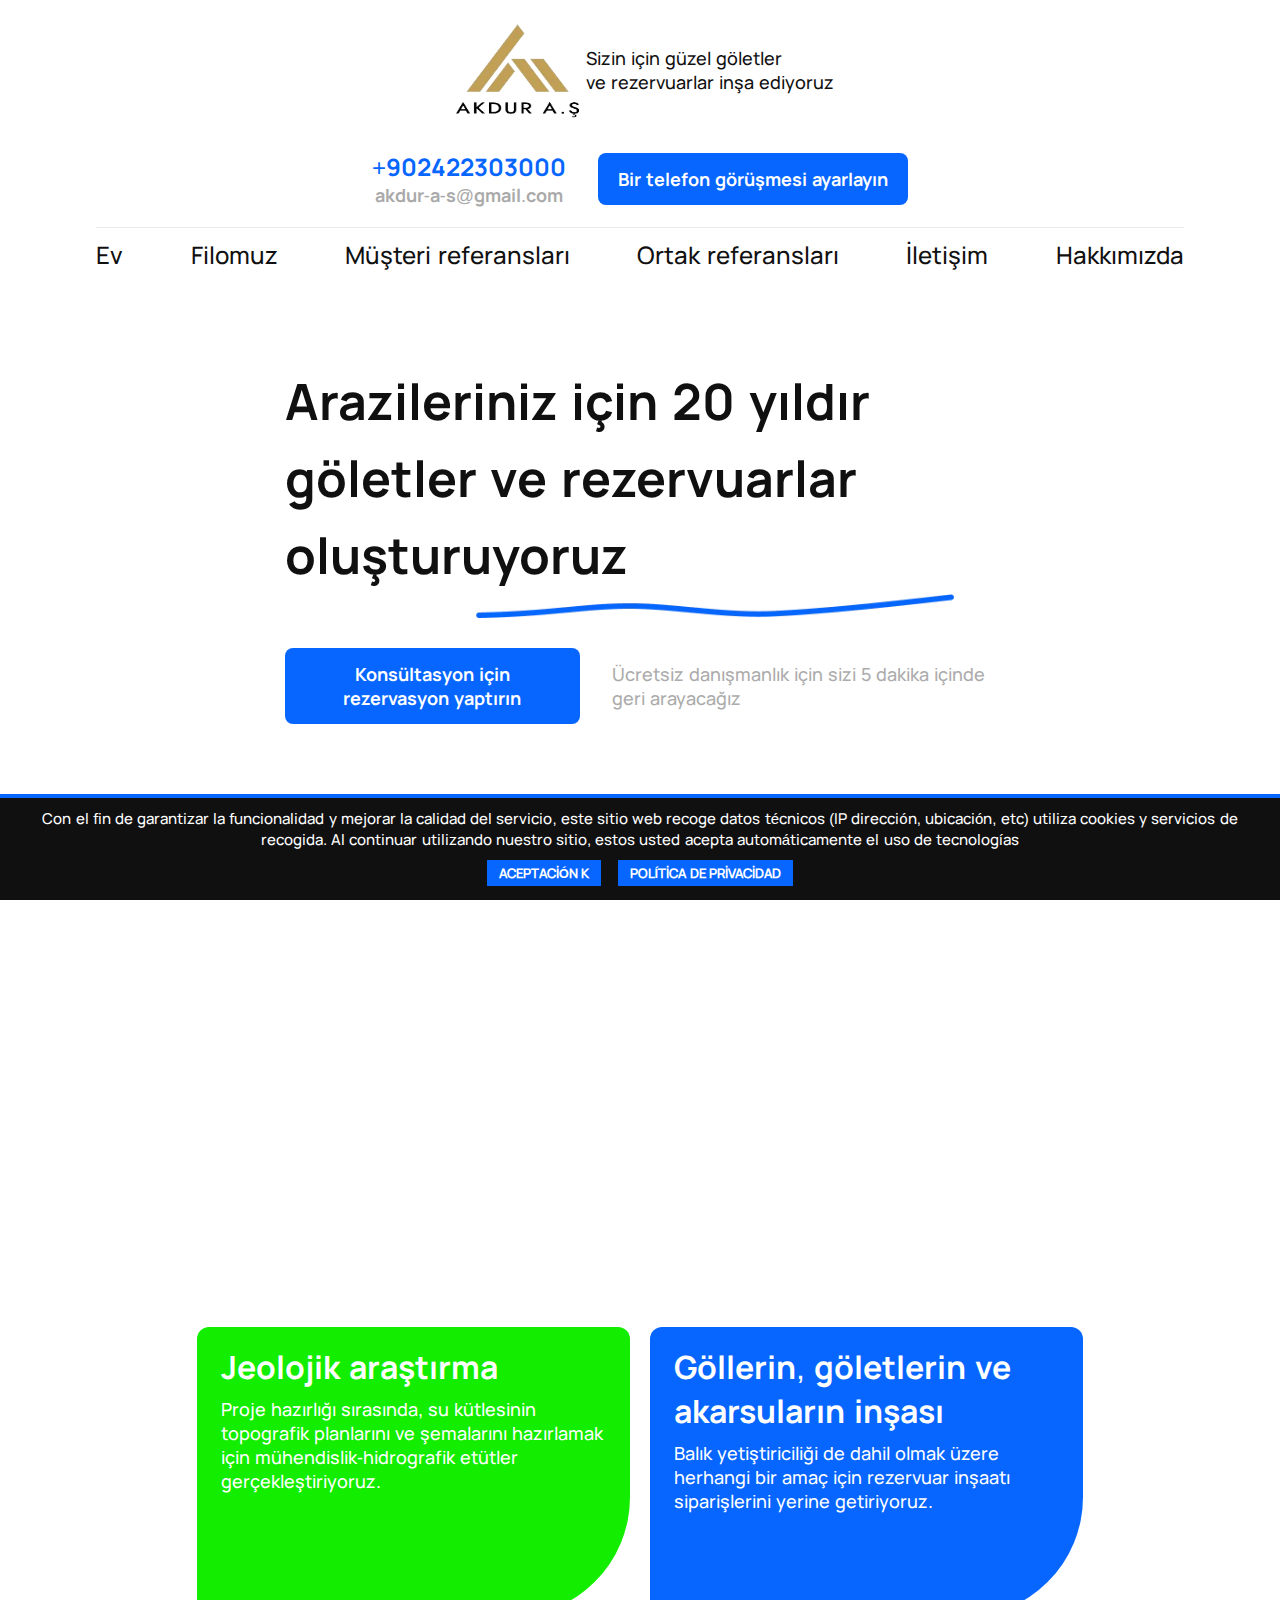
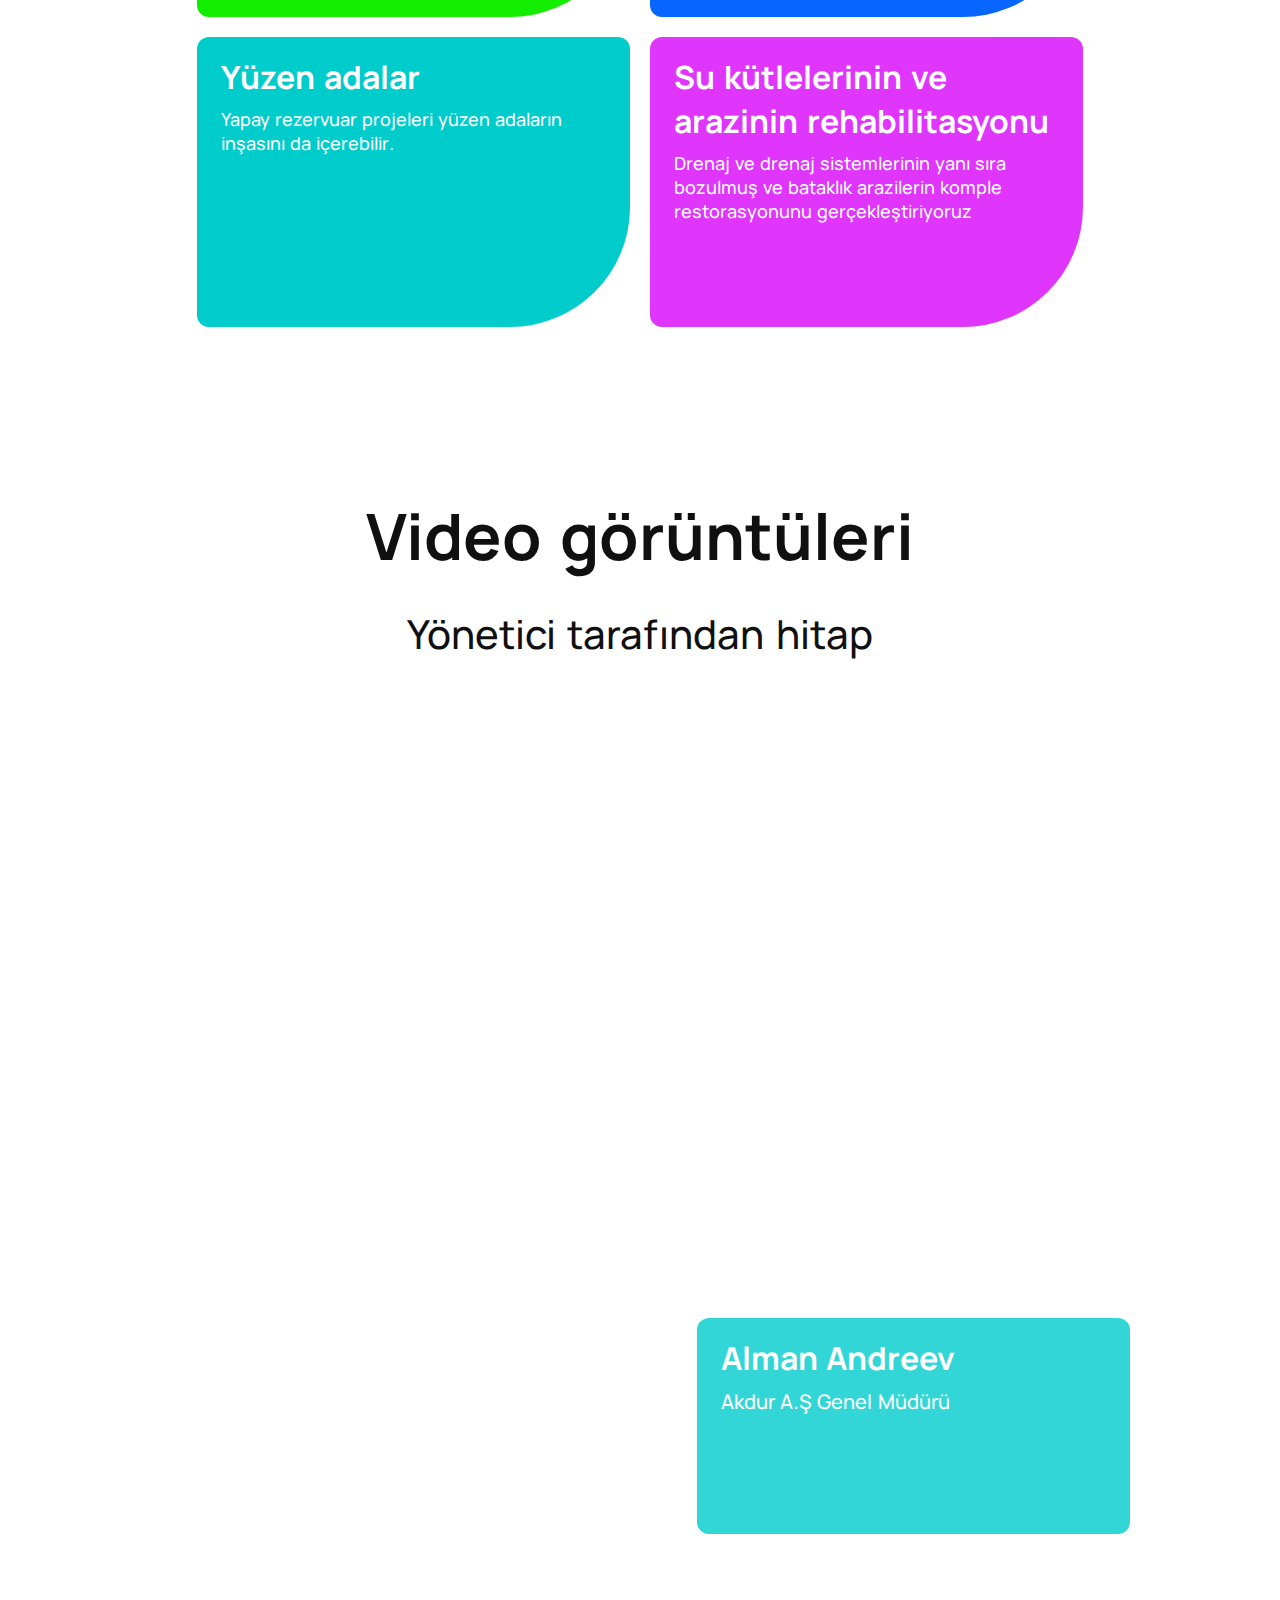
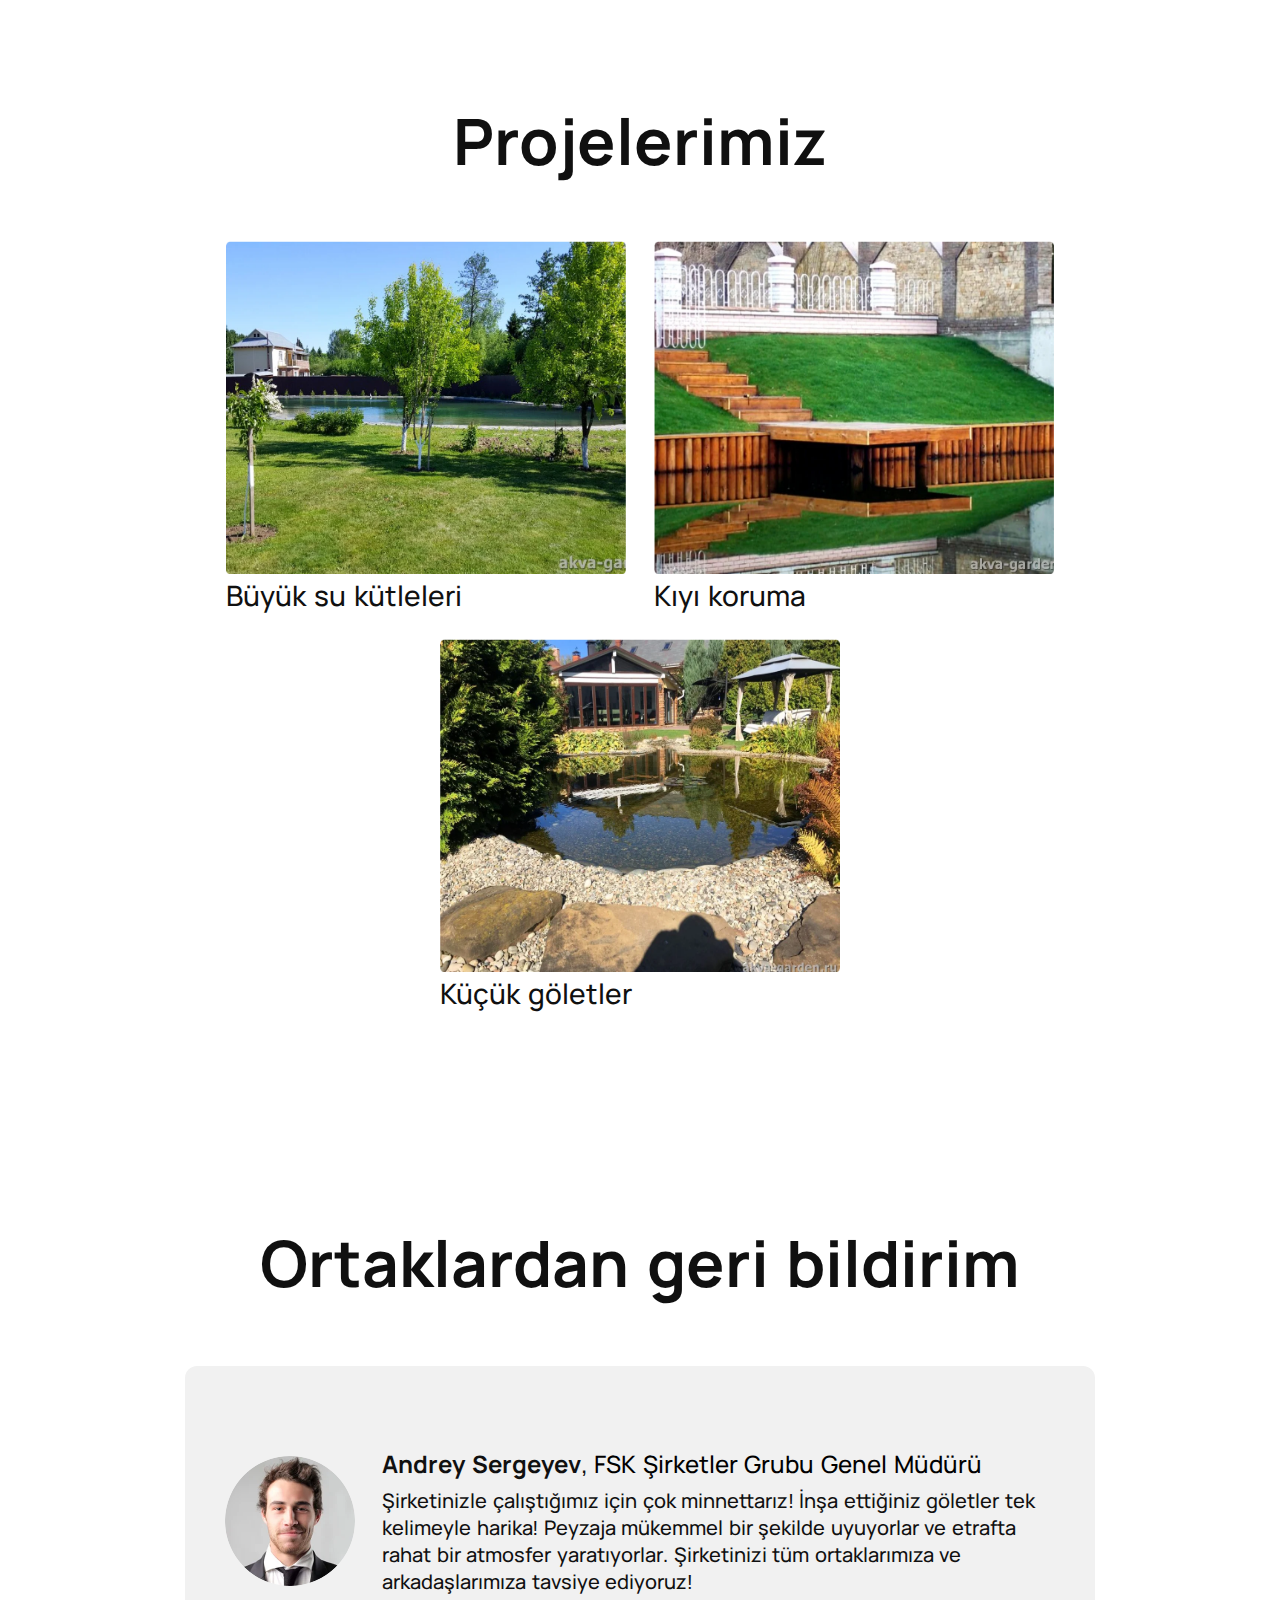
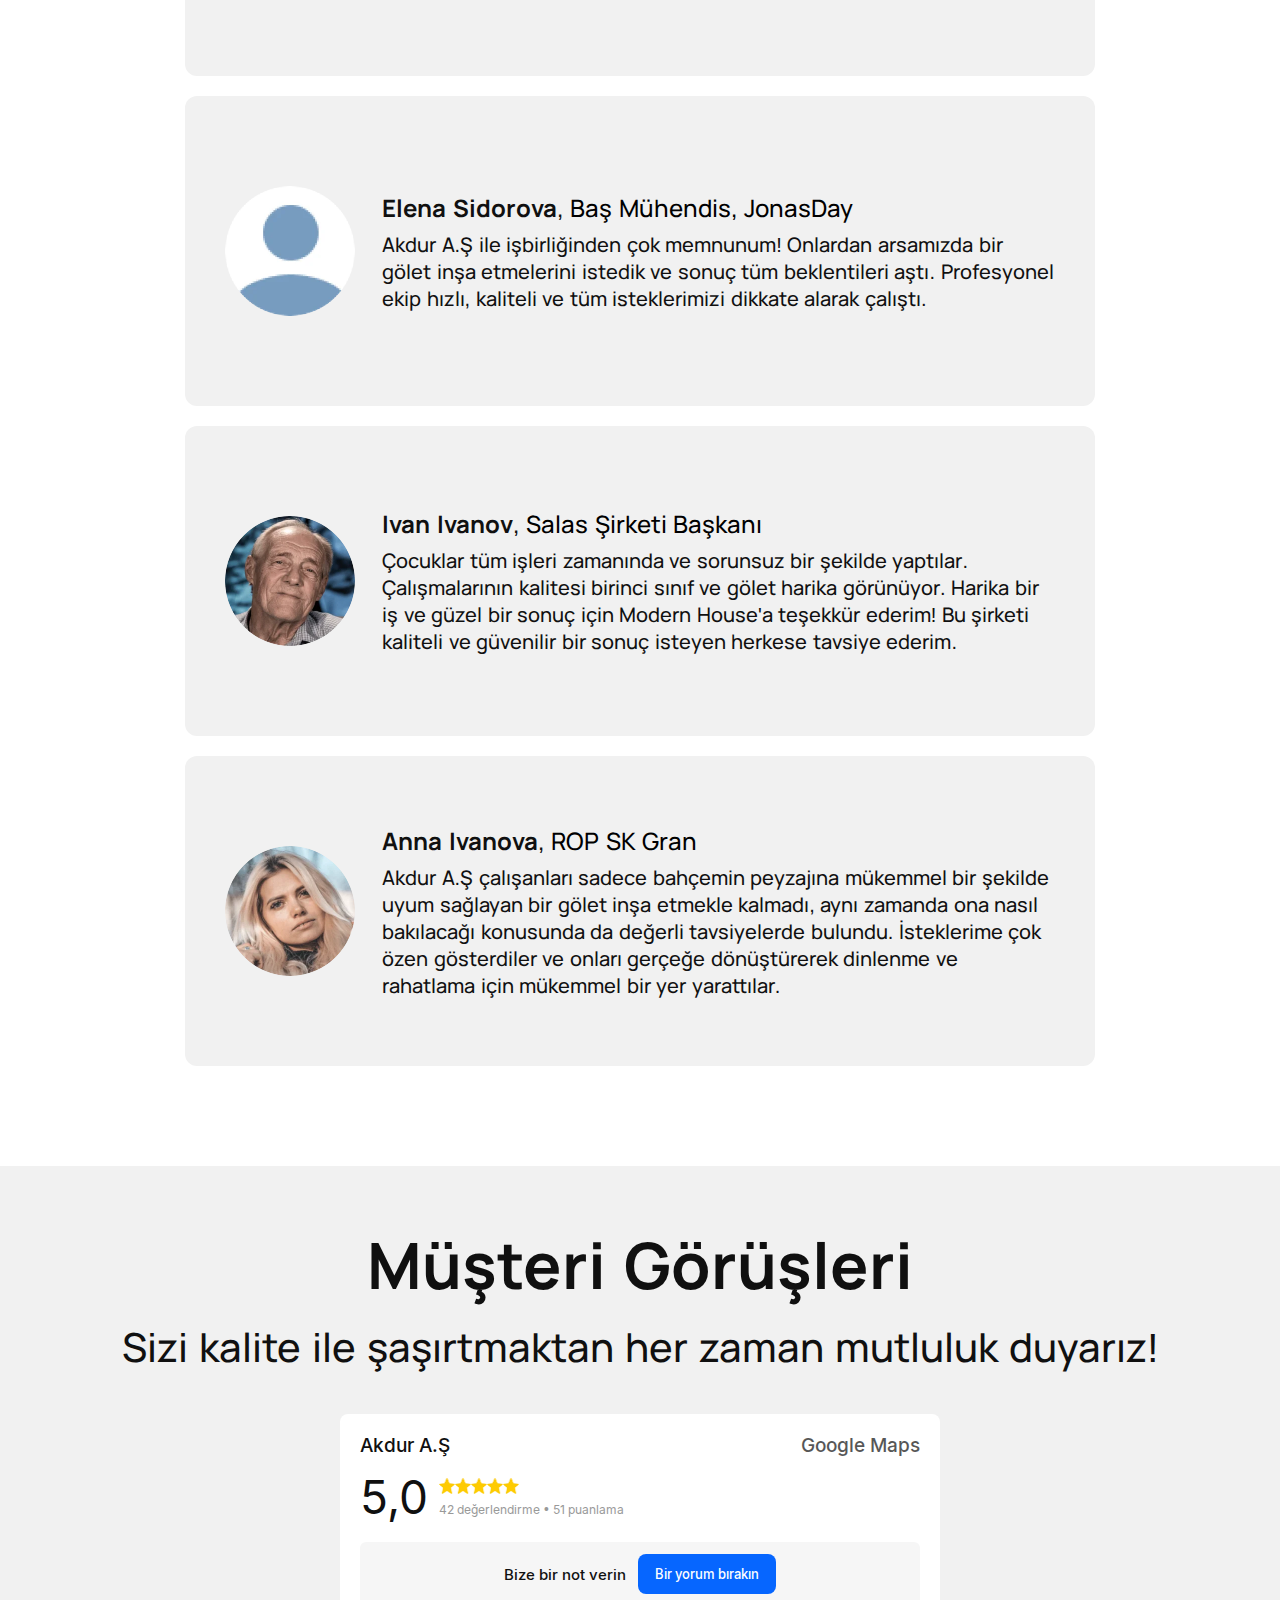
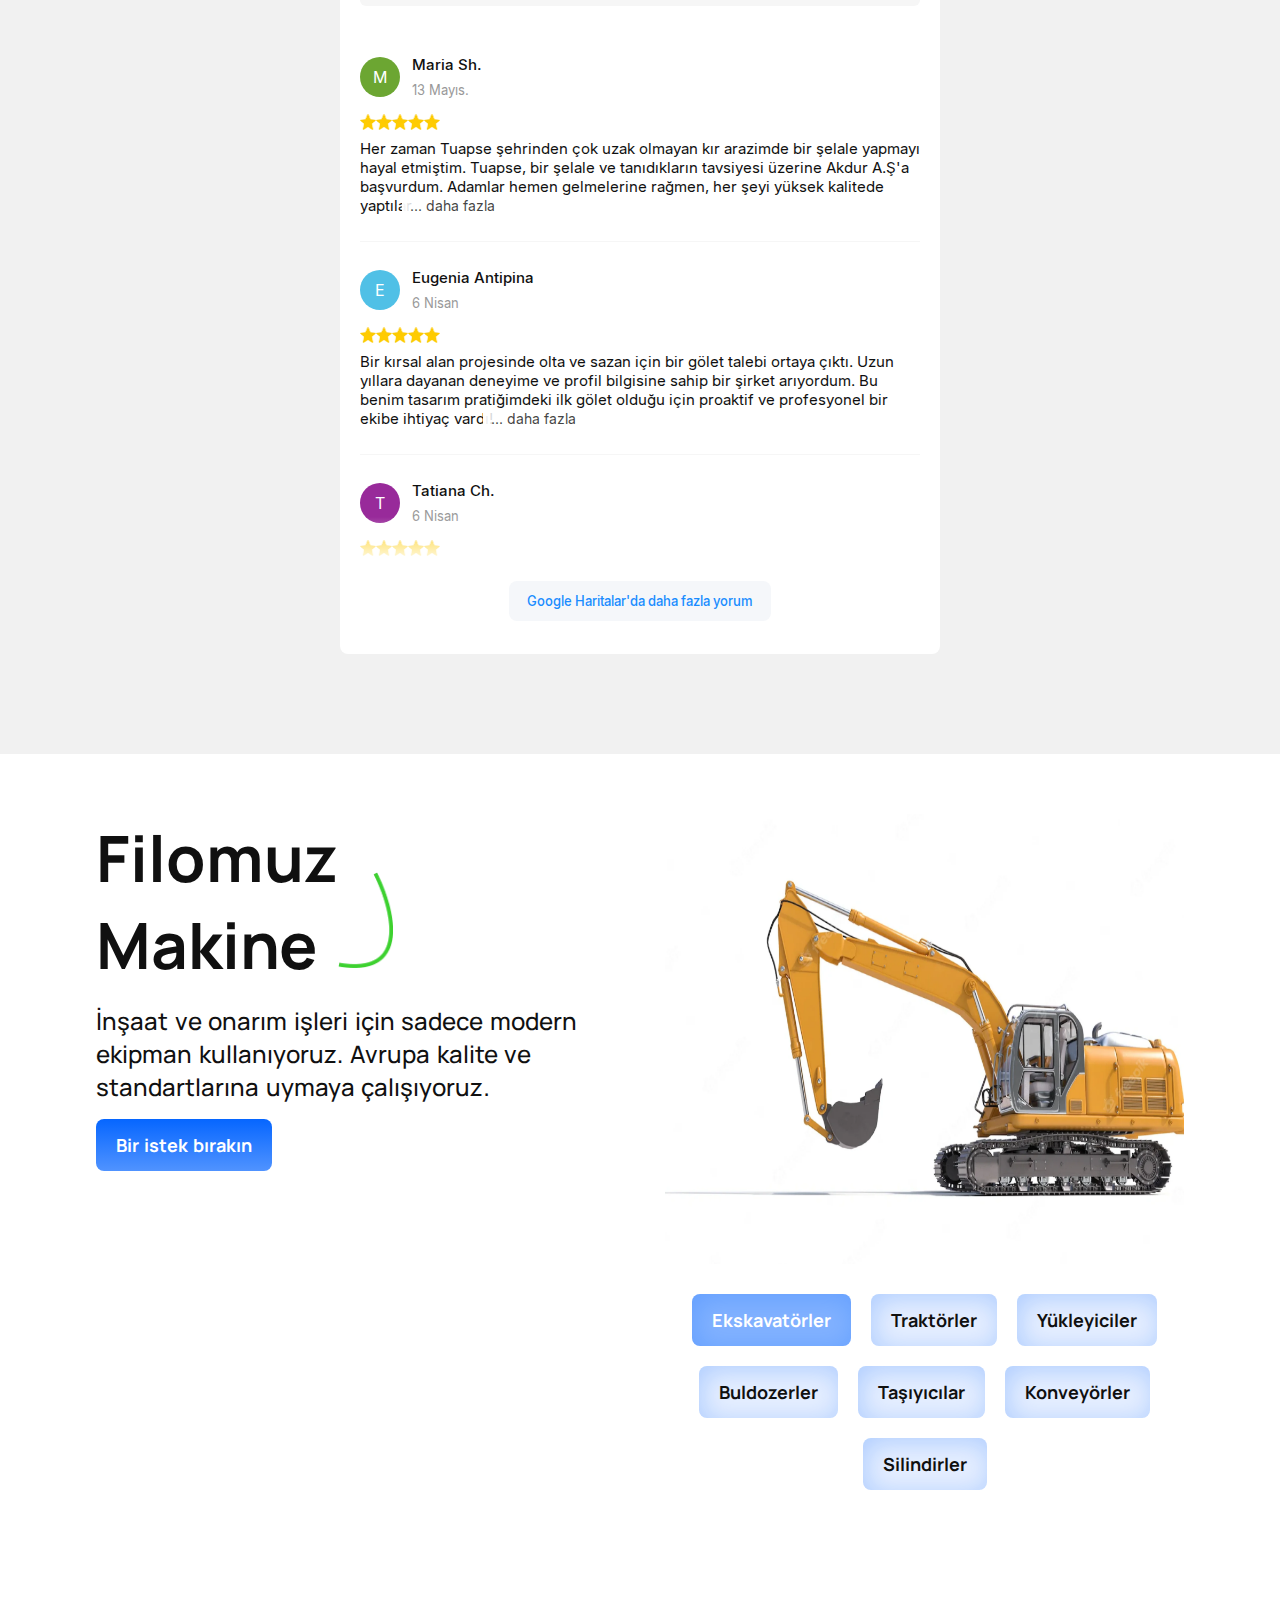
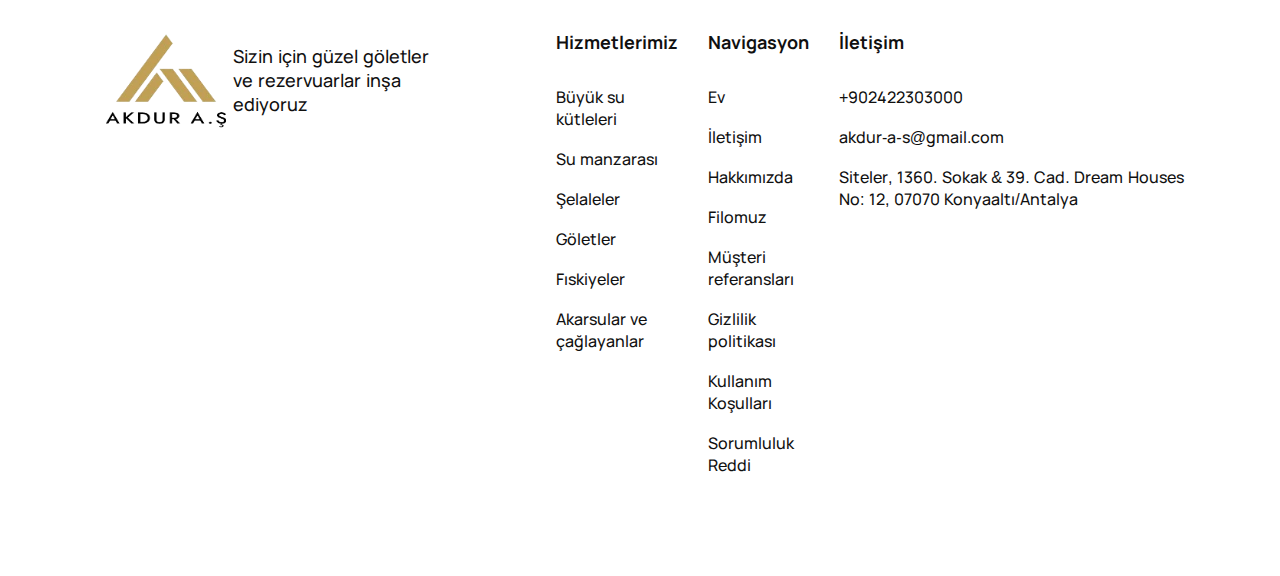
==== index.html @ d8c73e06 "clone akdur-a-s" ====
<!DOCTYPE html>
<html lang="tr">
  <head>
    <link rel="shortcut icon" href="favicon.ico" type="image/x-icon" />
    <link rel="stylesheet" href="style.css" />
    <meta charset="UTF-8" />
    <meta name="viewport" content="width=device-width, initial-scale=1.0" />
    <meta name="description" content="bulding lakes company" />
    <meta name="keywords" content="bulding lakes company" />
    <title>Akdur A.Ş</title>
  </head>
  <body>
    <header class="header">
      <div class="container">
        <div class="header-wrapper">
          <a href="index.html" class="header-link-logo">
            <img src="content/logo.webp" alt="" />
            <p>Sizin için güzel göletler<br />ve rezervuarlar inşa ediyoruz</p>
          </a>
          <div class="header-right-content">
            <div class="header-right-number">
              <a href="tel:+902422303000">+902422303000</a>
              <p>akdur-a-s@gmail.com</p>
            </div>
            <a href="contacts.html#form" class="default-button button-blue">
              Bir telefon görüşmesi ayarlayın
            </a>
          </div>
        </div>
      </div>
    </header>
    <nav class="nav">
      <div class="container">
        <div class="nav-wrapper">
          <ul>
            <li><a href="index.html">Ev</a></li>
            <li><a href="index.html#tehn">Filomuz</a></li>
            <li><a href="index.html#clients">Müşteri referansları</a></li>
            <li><a href="index.html#reviewsPartners">Ortak referansları</a></li>
            <li><a href="contacts.html">İletişim</a></li>
            <li><a href="about.html">Hakkımızda</a></li>
          </ul>
        </div>
      </div>
    </nav>
    <section class="banner">
      <div class="container">
        <div class="banner-wrapper">
          <div class="banner-top">
            <div class="banner-info">
              <h1>Arazileriniz için 20 yıldır göletler ve rezervuarlar oluşturuyoruz</h1>
              <div class="banner-info-line">
                <img src="content/banner-line.webp" alt="" />
              </div>
              <div class="banner-info-bottom">
                <a href="contacts.html#form" class="default-button button-blue"
                  >Konsültasyon için rezervasyon yaptırın</a
                >
                <p>Ücretsiz danışmanlık için sizi 5 dakika içinde geri arayacağız</p>
              </div>
            </div>
            <div class="banner-video">
              <iframe
                src="https://www.youtube.com/embed/LKt7JjC3Nks?si=KSTH0FpT6RcHyskY&amp;controls=0"
                frameborder="0"
                allow="accelerometer; autoplay; clipboard-write; encrypted-media; gyroscope; picture-in-picture; web-share"
                referrerpolicy="strict-origin-when-cross-origin"
                allowfullscreen
              ></iframe>
            </div>
          </div>
          <div class="banner-cards">
            <div class="banner-card">
              <h2>Jeolojik araştırma</h2>
              <p>
                Proje hazırlığı sırasında, su kütlesinin topografik planlarını ve şemalarını hazırlamak için
                mühendislik-hidrografik etütler gerçekleştiriyoruz.
              </p>
            </div>
            <div class="banner-card">
              <h2>Göllerin, göletlerin ve akarsuların inşası</h2>
              <p>
                Balık yetiştiriciliği de dahil olmak üzere herhangi bir amaç için rezervuar inşaatı
                siparişlerini yerine getiriyoruz.
              </p>
            </div>
            <div class="banner-card">
              <h2>Yüzen adalar</h2>
              <p>Yapay rezervuar projeleri yüzen adaların inşasını da içerebilir.</p>
            </div>
            <div class="banner-card">
              <h2>Su kütlelerinin ve arazinin rehabilitasyonu</h2>
              <p>
                Drenaj ve drenaj sistemlerinin yanı sıra bozulmuş ve bataklık arazilerin komple restorasyonunu
                gerçekleştiriyoruz
              </p>
            </div>
          </div>
        </div>
      </div>
    </section>
    <section class="videomat">
      <div class="container">
        <div class="videomat-wrapper">
          <h2>Video görüntüleri</h2>
          <h3>Yönetici tarafından hitap</h3>
          <div class="videomat-div">
            <iframe
              src="https://www.youtube.com/embed/l5pSoNNuVHc?si=GHq-dalQFon-20eV&amp;controls=0"
              title="YouTube video player"
              frameborder="0"
              allow="accelerometer; autoplay; clipboard-write; encrypted-media; gyroscope; picture-in-picture; web-share"
              referrerpolicy="strict-origin-when-cross-origin"
              allowfullscreen
            ></iframe>
            <div class="videomat-card">
              <h2>Alman Andreev</h2>
              <p>Akdur A.Ş Genel Müdürü</p>
            </div>
          </div>
        </div>
      </div>
    </section>
    <section class="projects">
      <div class="container">
        <div class="projects-wrapper">
          <h2 class="projects-title">Projelerimiz</h2>
          <div class="projects-cards">
            <div class="projects-card">
              <p>Büyük su kütleleri</p>
            </div>
            <div class="projects-card">
              <p>Kıyı koruma</p>
            </div>
            <div class="projects-card">
              <p>Küçük göletler</p>
            </div>
          </div>
        </div>
      </div>
    </section>
    <section class="reviewsPartners" id="reviewsPartners">
      <div class="container">
        <div class="reviewsPartners-wrapper">
          <h2 class="reviewsParnters-title">Ortaklardan geri bildirim</h2>
          <div class="reviewsPartners-cards">
            <div class="reviewsPartners-card">
              <img src="content/reviewsPartners4.webp" alt="" />
              <div>
                <h2>Andrey Sergeyev, <mark>FSK Şirketler Grubu Genel Müdürü</mark></h2>
                <p>
                  Şirketinizle çalıştığımız için çok minnettarız! İnşa ettiğiniz göletler tek kelimeyle
                  harika! Peyzaja mükemmel bir şekilde uyuyorlar ve etrafta rahat bir atmosfer yaratıyorlar.
                  Şirketinizi tüm ortaklarımıza ve arkadaşlarımıza tavsiye ediyoruz!
                </p>
              </div>
            </div>
            <div class="reviewsPartners-card">
              <img src="content/reviewsPartners1.webp" alt="" />
              <div>
                <h2>Elena Sidorova, <mark>Baş Mühendis, JonasDay </mark></h2>
                <p>
                  Akdur A.Ş ile işbirliğinden çok memnunum! Onlardan arsamızda bir gölet inşa etmelerini
                  istedik ve sonuç tüm beklentileri aştı. Profesyonel ekip hızlı, kaliteli ve tüm
                  isteklerimizi dikkate alarak çalıştı.
                </p>
              </div>
            </div>
            <div class="reviewsPartners-card">
              <img src="content/reviewsPartners2.webp" alt="" />
              <div>
                <h2>Ivan Ivanov, <mark>Salas Şirketi Başkanı </mark></h2>
                <p>
                  Çocuklar tüm işleri zamanında ve sorunsuz bir şekilde yaptılar. Çalışmalarının kalitesi
                  birinci sınıf ve gölet harika görünüyor. Harika bir iş ve güzel bir sonuç için Modern
                  House'a teşekkür ederim! Bu şirketi kaliteli ve güvenilir bir sonuç isteyen herkese tavsiye
                  ederim.
                </p>
              </div>
            </div>
            <div class="reviewsPartners-card">
              <img src="content/reviewsPartners3.webp" alt="" />
              <div>
                <h2>Anna Ivanova, <mark>ROP SK Gran </mark></h2>
                <p>
                  Akdur A.Ş çalışanları sadece bahçemin peyzajına mükemmel bir şekilde uyum sağlayan bir gölet
                  inşa etmekle kalmadı, aynı zamanda ona nasıl bakılacağı konusunda da değerli tavsiyelerde
                  bulundu. İsteklerime çok özen gösterdiler ve onları gerçeğe dönüştürerek dinlenme ve
                  rahatlama için mükemmel bir yer yarattılar.
                </p>
              </div>
            </div>
          </div>
        </div>
      </div>
    </section>
    <section class="clients" id="clients">
      <div class="container">
        <h2 class="clients-title">Müşteri Görüşleri</h2>
        <h2 class="clients-subtitle">Sizi kalite ile şaşırtmaktan her zaman mutluluk duyarız!</h2>
        <div class="clients-wrapper">
          <div class="clients-green-card">
            <h2>Yüzde beş indirim</h2>
            <p>
              Google Haritalar'da yorum bırakan tüm memnun müşterilerimize gelecekteki hizmetlerinde %5
              indirim veriyoruz!
            </p>
          </div>
          <div class="clients-map">
            <div class="clients-map-title">
              <h2>Akdur A.Ş</h2>
              <p>Google Maps</p>
            </div>
            <div class="clients-map-grade">
              <h2>5,0</h2>
              <div>
                <div>
                  <img src="content/star.webp" alt="" />
                  <img src="content/star.webp" alt="" />
                  <img src="content/star.webp" alt="" />
                  <img src="content/star.webp" alt="" />
                  <img src="content/star.webp" alt="" />
                </div>
                <p>42 değerlendirme • 51 puanlama</p>
              </div>
            </div>
            <div class="clients-map-give">
              <h2>Bize bir not verin</h2>
              <a href="https://maps.app.goo.gl/venCoYN7b9fhyoyd7" class="default-button button-blue"
                >Bir yorum bırakın</a
              >
            </div>
            <div class="clients-map-reviews">
              <div class="clients-map-review">
                <div class="clients-map-review-title">
                  <h2>М</h2>
                  <div>
                    <h2>Maria Sh.</h2>
                    <p>13 Mayıs.</p>
                  </div>
                </div>
                <div class="clients-map-review-stars">
                  <img src="content/star.webp" alt="" />
                  <img src="content/star.webp" alt="" />
                  <img src="content/star.webp" alt="" />
                  <img src="content/star.webp" alt="" />
                  <img src="content/star.webp" alt="" />
                </div>
                <div class="clients-map-review-comm">
                  <p>
                    Her zaman Tuapse şehrinden çok uzak olmayan kır arazimde bir şelale yapmayı hayal
                    etmiştim. Tuapse, bir şelale ve tanıdıkların tavsiyesi üzerine Akdur A.Ş'a başvurdum.
                    Adamlar hemen gelmelerine rağmen, her şeyi yüksek kalitede yaptılar<mark
                      >... daha fazla</mark
                    >
                  </p>
                </div>
              </div>
              <div class="clients-map-review">
                <div class="clients-map-review-title">
                  <h2>E</h2>
                  <div>
                    <h2>Eugenia Antipina</h2>
                    <p>6 Nisan</p>
                  </div>
                </div>
                <div class="clients-map-review-stars">
                  <img src="content/star.webp" alt="" />
                  <img src="content/star.webp" alt="" />
                  <img src="content/star.webp" alt="" />
                  <img src="content/star.webp" alt="" />
                  <img src="content/star.webp" alt="" />
                </div>
                <div class="clients-map-review-comm">
                  <p>
                    Bir kırsal alan projesinde olta ve sazan için bir gölet talebi ortaya çıktı. Uzun yıllara
                    dayanan deneyime ve profil bilgisine sahip bir şirket arıyordum. Bu benim tasarım
                    pratiğimdeki ilk gölet olduğu için proaktif ve profesyonel bir ekibe ihtiyaç vardı!<mark
                      >... daha fazla</mark
                    >
                  </p>
                </div>
              </div>
              <div class="clients-map-review clients-map-review-last">
                <div class="clients-map-review-last-bg"></div>
                <div class="clients-map-review-title">
                  <h2>T</h2>
                  <div>
                    <h2>Tatiana Ch.</h2>
                    <p>6 Nisan</p>
                  </div>
                </div>
                <div class="clients-map-review-stars">
                  <img src="content/star.webp" alt="" />
                  <img src="content/star.webp" alt="" />
                  <img src="content/star.webp" alt="" />
                  <img src="content/star.webp" alt="" />
                  <img src="content/star.webp" alt="" />
                </div>
              </div>
            </div>
            <div class="clients-map-more">
              <a href="https://maps.app.goo.gl/venCoYN7b9fhyoyd7">Google Haritalar'da daha fazla yorum</a>
            </div>
          </div>
          <div class="clients-blue-card">
            <h2>Kişisel yönetici</h2>
            <p>
              Her düzenli müşteri için, her zaman iletişim halinde olacak ve yardımcı olmaktan mutluluk
              duyacak bir kişisel yönetici atıyoruz!
            </p>
          </div>
        </div>
      </div>
    </section>
    <section class="tehn" id="tehn">
      <div class="container">
        <div class="tehn-wrapper">
          <div class="tehn-left">
            <div>
              <h2>Filomuz<br />Makine</h2>
              <img src="content/tehn-line.webp" alt="" />
            </div>
            <p>
              İnşaat ve onarım işleri için sadece modern ekipman kullanıyoruz. Avrupa kalite ve standartlarına
              uymaya çalışıyoruz.
            </p>
            <div>
              <a href="contacts.html#form" class="tehn-left-link">Bir istek bırakın</a>
            </div>
          </div>
          <div class="tehn-right">
            <div>
              <img src="content/exv.webp" alt="" />
            </div>
            <ul>
              <li>Ekskavatörler</li>
              <li>Traktörler</li>
              <li>Yükleyiciler</li>
              <li>Buldozerler</li>
              <li>Taşıyıcılar</li>
              <li>Konveyörler</li>
              <li>Silindirler</li>
            </ul>
          </div>
        </div>
      </div>
    </section>
    <footer class="footer">
      <div class="container">
        <div class="footer-wrapper">
          <a href="index.html" class="footer-logo"
            ><img src="content/logo.webp" alt="" />
            <p>Sizin için güzel göletler<br />ve rezervuarlar inşa ediyoruz</p></a
          >
          <div>
            <ul>
              <li>Hizmetlerimiz</li>
              <li>Büyük su kütleleri</li>
              <li>Su manzarası</li>
              <li>Şelaleler</li>
              <li>Göletler</li>
              <li>Fıskiyeler</li>
              <li>Akarsular ve çağlayanlar</li>
            </ul>
            <ul>
              <li>Navigasyon</li>
              <li><a href="index.html">Ev</a></li>
              <li><a href="contacts.html">İletişim</a></li>
              <li><a href="about.html">Hakkımızda</a></li>
              <li><a href="index.html#tehn">Filomuz</a></li>
              <li><a href="index.html#clients">Müşteri referansları</a></li>
              <li><a href="privacy.html">Gizlilik politikası</a></li>
              <li><a href="terms.html">Kullanım Koşulları</a></li>
              <li><a href="disclaimer.html">Sorumluluk Reddi</a></li>
            </ul>
            <ul>
              <li>İletişim</li>
              <li>
                <a href="tel:+902422303000"> +902422303000 </a>
              </li>
              <li>akdur-a-s@gmail.com</li>
              <li>Siteler, 1360. Sokak & 39. Cad. Dream Houses No: 12, 07070 Konyaaltı/Antalya</li>
            </ul>
          </div>
        </div>
      </div>
    </footer>
    <div class="cookie_notice">
      Con el fin de garantizar la funcionalidad y mejorar la calidad del servicio, este sitio web recoge datos
      técnicos (IP dirección, ubicación, etc) utiliza cookies y servicios de recogida. Al continuar utilizando
      nuestro sitio, estos usted acepta automáticamente el uso de tecnologías
      <div>
        <a class="cookie_btn" id="cookie_close" href="#close"> Aceptación k</a>
        <a class="cookie_btn" href="privacy.html"> Política de privacidad </a>
      </div>
    </div>
  </body>
  <script src="script.js"></script>
</html>
---- style.css ----
@font-face {
  font-family: '700';
  src: url('fonts/Manrope-Bold.woff') format('woff'), url('fonts/Manrope-Bold.woff2') format('woff2');
  font-weight: 700;
  font-style: normal;
}

@font-face {
  font-family: '500';
  src: url('fonts/Manrope-Medium.woff') format('woff'), url('fonts/Manrope-Medium.woff2') format('woff2');
  font-weight: 500;
  font-style: normal;
}

@font-face {
  font-family: 'Mont400';
  src: url('fonts/Montblanc.woff') format('woff');
  font-weight: 400;
}

@font-face {
  font-family: 'Inter500';
  src: url('fonts/Inter-Medium.woff') format('woff');
  font-weight: 500;
}

@font-face {
  font-family: 'Inter400';
  src: url('fonts/Inter-Regular.woff') format('woff');
  font-weight: 400;
}

:root {
  --green: rgba(16, 202, 0, 0.8);
  --blue: rgba(6, 102, 255, 1);
  --black: rgba(16, 16, 16, 1);
}

html,
body,
a,
li,
ul,
h1,
h2,
h3,
p,
sub,
sup,
button,
span,
form,
div,
section,
textarea,
input {
  margin: 0;
  padding: 0;
  gap: 0;
  text-decoration: none;
  list-style: none;
  font-family: '500', sans-serif;
  font-weight: 500;
  color: var(--black);
}

p {
  font-size: 24px;
  font-family: '500', sans-serif;
}

ul > li > a {
  font-size: 24px;
}

ul > li {
  font-size: 24px;
}

h1 {
  font-size: 64px;
}

h2 {
  font-size: 64px;
}

h3 {
  font-size: 40px;
}

h4 {
  font-size: 32px;
}

html {
  background-color: white;
  width: 100%;
  max-width: 100%;
  overflow-x: hidden;
  position: relative;
}

body {
  width: 100%;
  position: relative;
  overflow-x: hidden;
  max-width: 100%;
  overflow-x: hidden;
}

.container {
  width: 85%;
  margin: 0 auto;
}

.cookie_notice {
  display: none;
  position: fixed;
  z-index: 99;
  bottom: 0;
  left: 0;
  right: 0;
  text-align: center;
  font-size: 15px;
  color: #fff;
  background: var(--black);
  padding: 10px 20px;
  border-top: 4px solid var(--blue);
}

.cookie_btn {
  display: inline-block;
  margin: 10px 6px 4px 6px;
  text-decoration: none;
  position: relative;
  font-size: 13px;
  padding: 4px 12px;
  color: #fff;
  font-weight: bold;
  text-transform: uppercase;
  background: var(--blue);
  border: 2px solid var(--gray);
}

.cookie_btn:hover {
  color: #fff;
}

.cookie_btn:after,
.cookie_btn:before {
  position: absolute;
  height: 2px;
  left: 50%;
  background: #fff;
  bottom: -6px;
  content: '';
  -webkit-transition: all 280ms ease-in-out;
  -o-transition: all 280ms ease-in-out;
  transition: all 280ms ease-in-out;
  width: 0;
}

.cookie_btn:before {
  top: -6px;
}

.cookie_btn:hover:after,
.cookie_btn:hover:before {
  width: 100%;
  left: 0;
}

.default-button {
  font-size: 18px;
  font-family: '700', sans-serif;
  color: white;
  padding: 14px 20px;
  border-radius: 8px;
  width: auto;
}

.button-blue {
  background-color: var(--blue);
}

.header {
  width: 100%;
}

.header-wrapper {
  padding-top: 20px;
  padding-bottom: 20px;
  display: flex;
  width: 100%;
  justify-content: space-between;
  align-items: center;
  gap: 30px;
  border-bottom: 1px solid rgba(234, 234, 234, 1);
}

.header-link-logo {
  display: flex;
  gap: 0px;
  align-items: center;
  justify-content: center;
}

.header-link-logo > p {
  font-family: '500', sans-serif;
  font-size: 18px;
}

.header-link-logo > img {
  width: 140px;
  height: 100px;
}

.header-right-content {
  display: flex;
  align-items: center;
  gap: 32px;
}

.header-right-number {
  display: flex;
  flex-direction: column;
  gap: 4;
  text-align: center;
}

.header-right-number > a {
  font-family: '700', sans-serif;
  font-size: 24px;
  color: var(--blue);
}

.header-right-number > p {
  font-family: '700', sans-serif;
  color: rgb(169, 169, 169);
  font-size: 18px;
}

.nav {
  width: 100%;
  padding: 10px 0;
}

.nav-wrapper {
  width: 100%;
  display: flex;
  justify-content: center;
}

.nav-wrapper > ul {
  width: 100%;
  display: flex;
  justify-content: space-between;
  align-items: center;
  gap: 13px;
}

.nav-wrapper > ul > li {
  font-size: 16px;
}

.banner {
  width: 100%;
}

.banner-wrapper {
  padding-top: 82px;
  padding-bottom: 90px;
  display: flex;
  flex-direction: column;
  align-items: center;
  justify-content: center;
  width: 100%;
}

.banner-top {
  width: 100%;
  justify-content: space-between;
  align-items: center;
  gap: 88px;
  display: flex;
  margin-bottom: 75px;
}

.banner-info {
  display: flex;
  flex-direction: column;
  max-width: 711px;
  width: 100%;
}

.banner-info > h1 {
  font-size: 64px;
  font-family: '700', sans-serif;
  line-height: 77px;
}

.banner-info-line {
  width: 100%;
  display: flex;
  justify-content: end;
  margin-bottom: 30px;
}

.banner-info-line > img {
  width: 478px;
  height: 24px;
  margin-right: 42px;
}

.banner-info-bottom {
  display: flex;
  gap: 32px;
  justify-content: start;
  align-items: center;
}

.banner-info-bottom > p {
  font-size: 18px;
  color: rgb(171, 171, 171);
}

.banner-info-bottom > a {
  text-align: center;
}

.banner-video {
  width: 100%;
  height: 440px;
}

.banner-video > iframe {
  width: 100%;
  height: 440px;
  border-radius: 8px;
}

.banner-cards {
  display: flex;
  justify-content: center;
  flex-wrap: wrap;
  gap: 20px;
}

.banner-card {
  padding: 18px 24px 18px 24px;
  border-radius: 12px 12px 120px 12px;
  width: 385px;
  height: 254px;
  text-align: left;
  display: flex;
  flex-direction: column;
  gap: 8px;
}

.banner-card > h2 {
  font-size: 32px;
  font-family: '700', sans-serif;
  color: white;
}

.banner-card > p {
  font-size: 18px;
  color: white;
}

.banner-card:nth-child(1) {
  background-color: rgba(19, 237, 0, 1);
}

.banner-card:nth-child(2) {
  background-color: rgba(6, 102, 255, 1);
}

.banner-card:nth-child(3) {
  background-color: rgba(0, 204, 204, 1);
}

.banner-card:nth-child(4) {
  background-color: rgba(224, 53, 252, 1);
}

.videomat {
  width: 100%;
  padding-top: 80px;
  padding-bottom: 90px;
}

.videomat-wrapper {
  width: 100%;
  display: flex;
  flex-direction: column;
  align-items: center;
  justify-content: center;
}

.videomat-wrapper > h2 {
  font-size: 64px;
  font-family: '700', sans-serif;
  margin-bottom: 32px;
  line-height: 77px;
}

.videomat-wrapper > h3 {
  margin-bottom: 81px;
  font-size: 40px;
  font-family: '500', sans-serif;
}

.videomat-div {
  width: 90%;
  display: flex;
  justify-content: start;
  position: relative;
}

.videomat-div > iframe {
  width: 98%;
  height: 785px;
}

.videomat-card {
  position: absolute;
  bottom: -7px;
  right: 0;
  background: rgba(0, 204, 204, 0.8);
  display: flex;
  justify-content: flex-start;
  align-items: start;
  text-align: left;
  gap: 8px;
  padding: 18px 24px 18px 24px;
  border-radius: 12px;
  width: 385px;
  height: 180px;
  flex-direction: column;
}

.videomat-card > h2 {
  font-family: '700', sans-serif;
  font-size: 32px;
  color: white;
}

.videomat-card > p {
  font-size: 20px;
  color: white;
  font-family: '500', sans-serif;
}

.projects {
  padding-top: 80px;
  padding-bottom: 130px;
}

.projects-wrapper {
  width: 100%;
  display: flex;
  flex-direction: column;
  align-items: center;
  justify-content: center;
  gap: 57px;
}

.projects-title {
  font-family: '700', sans-serif;
  font-size: 64px;
}

.projects-cards {
  width: 100%;
  display: flex;
  justify-content: center;
  align-items: center;
  gap: 28px;
  flex-wrap: wrap;
}

.projects-card {
  width: 100%;
  max-width: 400px;
  height: 370px;
  display: flex;
  background-size: 100% 90%;
  background-repeat: no-repeat;
  align-items: flex-end;
}

.projects-card > p {
  font-family: '500', sans-serif;
  font-size: 28px;
  line-height: 29.85px;
}

.projects-card:nth-child(1) {
  background-image: url('content/projects1.webp');
}

.projects-card:nth-child(2) {
  background-image: url('content/projects2.webp');
}

.projects-card:nth-child(3) {
  background-image: url('content/projects3.webp');
}

.reviewsPartners {
  padding-top: 80px;
  padding-bottom: 100px;
}

.reviewsParnters-title {
  font-family: '700', sans-serif;
  font-size: 64px;
  text-align: center;
}

.reviewsPartners-wrapper {
  display: flex;
  flex-direction: column;
  align-items: center;
  justify-content: center;
  gap: 60px;
}

.reviewsPartners-cards {
  display: grid;
  grid-template-columns: repeat(2, 1fr);
  grid-template-rows: repeat(2, 1fr);
  justify-items: center;
  row-gap: 20px;
  column-gap: 90px;
  width: 100%;
}

.reviewsPartners-card {
  background-color: rgb(241, 241, 241);
  width: 100%;
  max-width: 830px;
  height: 230px;
  padding: 20px 40px;
  border-radius: 12px;
  display: flex;
  justify-content: start;
  align-items: center;
  gap: 27px;
}

.reviewsPartners-card > img {
  width: 130px;
  height: 130px;
  border-radius: 100%;
}

.reviewsPartners-card > div {
  display: flex;
  flex-direction: column;
  text-align: left;
  gap: 7px;
}

.reviewsPartners-card > div > h2 {
  font-size: 24px;
  font-family: '700', sans-serif;
}

.reviewsPartners-card > div > h2 > mark {
  font-size: 24px;
  font-family: '500', sans-serif;
  background: none;
}

.reviewsPartners-card > div > p {
  font-family: '500', sans-serif;
  font-size: 20px;
}

.clients {
  padding-top: 60px;
  padding-bottom: 100px;
  background: rgba(241, 241, 241, 1);
}

.clients-title {
  width: 100%;
  text-align: center;
  font-size: 64px;
  font-family: '700', sans-serif;
  line-height: 77px;
  margin-bottom: 16px;
}

.clients-subtitle {
  font-size: 40px;
  width: 100%;
  text-align: center;
  font-family: '500', sans-serif;
  margin-bottom: 40px;
}

.clients-wrapper {
  display: flex;
  justify-content: center;
  align-items: center;
  width: 100%;
}

.clients-green-card {
  background: rgba(16, 202, 0, 0.6);
  border-radius: 12px;
  width: 385px;
  height: 254px;
  transform: rotate(-12deg);
  margin-top: -300px;
  padding: 18px 24px;
  display: flex;
  flex-direction: column;
  text-align: left;
  gap: 8px;
}

.clients-green-card > h2 {
  font-family: '700', sans-serif;
  font-size: 32px;
  color: white;
}

.clients-green-card > p {
  font-family: '500', sans-serif;
  font-size: 20px;
  color: white;
}

.clients-blue-card {
  background: rgba(6, 102, 255, 0.6);
  border-radius: 12px;
  width: 385px;
  height: 254px;
  transform: rotate(16deg);
  padding: 18px 24px;
  margin-bottom: -120px;
  display: flex;
  flex-direction: column;
  text-align: left;
  gap: 8px;
}

.clients-blue-card > h2 {
  font-family: '700', sans-serif;
  font-size: 32px;
  color: white;
}

.clients-blue-card > p {
  font-family: '500', sans-serif;
  font-size: 20px;
  color: white;
}

.clients-map {
  width: 100%;
  max-width: 560px;
  height: 800px;
  background-color: #fff;
  padding: 20px;
  display: flex;
  flex-direction: column;
  border-radius: 8px;
  position: relative;
  z-index: 5;
}

.clients-map-title {
  display: flex;
  width: 100%;
  justify-content: space-between;
  align-items: center;
  margin-bottom: 12px;
}

.clients-map-title > h2 {
  font-size: 19px;
  font-family: 'Inter500', sans-serif;
}

.clients-map-title > p {
  font-size: 19px;
  font-family: 'Inter500', sans-serif;
  opacity: 0.7;
}

.clients-map-grade {
  width: 100%;
  display: flex;
  gap: 11px;
  justify-content: start;
  align-items: center;
  margin-bottom: 17px;
}

.clients-map-grade > h2 {
  font-size: 46px;
  font-family: 'Inter400', sans-serif;
}

.clients-map-grade > div {
  display: flex;
  flex-direction: column;
  justify-content: start;
  gap: 8px;
}

.clients-map-grade > div > div {
  display: flex;
}

.clients-map-grade > div > div > img {
  width: 16px;
  height: 16px;
}

.clients-map-grade > div > p {
  font-family: 'Inter400', sans-serif;
  font-size: 12px;
  color: rgb(153, 153, 153);
}

.clients-map-give {
  width: 100%;
  border-radius: 6px;
  background-color: rgb(246, 246, 246);
  padding: 12px 0;
  display: flex;
  justify-content: center;
  align-items: center;
  gap: 12px;
  margin-bottom: 23px;
}

.clients-map-give > h2 {
  font-family: 'Inter500', sans-serif;
  font-size: 15px;
}

.clients-map-give > a {
  background-color: var(--blue);
  padding: 12px 17px 12px 17px;
  border-radius: 8px;
  font-family: 'Inter500', sans-serif;
  font-size: 13px;
  color: white;
}

.clients-map-review {
  display: flex;
  flex-direction: column;
  width: 100%;
  padding-top: 26px;
  padding-bottom: 26px;
  border-bottom: 1px solid rgba(246, 246, 246, 1);
}

.clients-map-review-last {
  position: relative;
  border: 0;
  z-index: 4;
  padding-bottom: 0;
  margin-bottom: 16px;
}

.clients-map-review-last-bg {
  height: 120px;
  position: absolute;
  bottom: 0;
  width: 100%;
  background: rgb(255, 255, 255);
  background: linear-gradient(180deg, rgba(255, 255, 255, 0) 60%, rgba(255, 255, 255, 1) 100%);
  z-index: 5;
}

.clients-map-review-title {
  display: flex;
  gap: 12px;
  align-items: center;
  margin-bottom: 16px;
}

.clients-map-review-title > h2 {
  width: 40px;
  height: 40px;
  border-radius: 100%;
  display: flex;
  justify-content: center;
  align-items: center;
  font-size: 16px;
  font-family: 'Inter400', sans-serif;
  color: white;
}

.clients-map-review:nth-child(1) > .clients-map-review-title > h2 {
  background-color: rgb(108, 166, 50);
}

.clients-map-review:nth-child(2) > .clients-map-review-title > h2 {
  background: rgba(80, 192, 230, 1);
}

.clients-map-review:nth-child(3) > .clients-map-review-title > h2 {
  background: rgba(152, 42, 154, 1);
}

.clients-map-review-title > div {
  display: flex;
  gap: 8px;
  flex-direction: column;
}

.clients-map-review-title > div > h2 {
  font-size: 15px;
  font-family: 'Inter500', sans-serif;
}

.clients-map-review-title > div > p {
  font-size: 13px;
  font-family: 'Inter400', sans-serif;
  color: rgb(153, 153, 153);
}

.clients-map-review-stars {
  display: flex;
  margin-bottom: 9px;
}

.clients-map-review-stars > img {
  width: 16px;
  height: 16px;
}

.clients-map-review-comm > p {
  font-size: 15px;
  font-family: 'Inter400', sans-serif;
}

.clients-map-review-comm > p > mark {
  background: rgb(255, 255, 255);
  background: linear-gradient(
    90deg,
    rgba(255, 255, 255, 1) 0%,
    rgba(255, 255, 255, 0) 50%,
    rgba(255, 255, 255, 1) 100%
  );
  font-size: 14px;
  font-family: 'Inter400';
  opacity: 1;
  margin-left: -10px;
  padding-left: 8px;
  padding-right: 8px;
  color: rgba(16, 16, 16, 0.8);
}

.clients-map-more {
  display: flex;
  width: 100%;
  justify-content: center;
  align-items: center;
}

.clients-map-more > a {
  border-radius: 8px;
  background-color: rgba(245, 247, 250, 1);
  padding: 12px 18px;
  display: flex;
  justify-content: center;
  align-items: center;
  text-align: center;
  font-size: 13px;
  font-family: 'Inter500', sans-serif;
  color: rgba(25, 140, 255, 1);
}

.tehn {
  padding-top: 60px;
  padding-bottom: 80px;
}

.tehn-wrapper {
  display: flex;
  justify-content: space-between;
  align-items: flex-start;
  gap: 50px;
}

.tehn-left {
  display: flex;
  justify-content: start;
  flex-direction: column;
  text-align: left;
  width: 100%;
  max-width: 656px;
}

.tehn-left > div:nth-child(1) {
  display: flex;
  align-items: flex-end;
  margin-bottom: 16px;
}

.tehn-left > div:nth-child(1) > h2 {
  font-size: 64px;
  font-family: '700', sans-serif;
}

.tehn-left > div:nth-child(1) > img {
  width: 55px;
  height: 96px;
  margin-bottom: 20px;
}

.tehn-left > p {
  font-size: 24px;
  font-family: '500', sans-serif;
  margin-bottom: 30px;
}

.tehn-left-link {
  background: linear-gradient(180deg, #0666ff 0%, #5093ff 100%);
  border-radius: 8px;
  padding: 14px 20px;
  font-size: 18px;
  color: white;
  font-family: '700', sans-serif;
}

.tehn-right {
  display: flex;
  flex-direction: column;
  align-items: flex-start;
  justify-content: center;
  gap: 25px;
  width: 100%;
}

.tehn-right > div > img {
  width: 100%;
  max-width: 972px;
  height: 641px;
}

.tehn-right > ul {
  display: flex;
  justify-content: center;
  align-items: center;
  flex-wrap: wrap;
  width: 100%;
  gap: 20px;
}

.tehn-right > ul > li {
  padding: 14px 20px;
  background: rgba(6, 102, 255, 0.1);
  border-radius: 8px;
  font-size: 18px;
  font-family: '700', sans-serif;
  box-shadow: 3px 4px 27px 0px rgba(6, 102, 255, 0.25) inset;
}

.tehn-right > ul > li:nth-child(1) {
  background: rgba(6, 102, 255, 0.5);
  color: white;
  box-shadow: 3px 4px 27px 0px rgba(6, 102, 255, 0.25) inset;
}

.footer {
  width: 100%;
  padding-top: 60px;
  padding-bottom: 100px;
}

.footer-wrapper {
  display: flex;
  justify-content: space-between;
  gap: 80px;
  align-items: flex-start;
}

.footer-wrapper > a {
  display: flex;
  gap: 0px;
  align-items: center;
  justify-content: center;
  max-width: 380px;
  width: 100%;
}

.footer-wrapper > a > p {
  font-family: '500', sans-serif;
  font-size: 18px;
}

.footer-wrapper > a > img {
  width: 140px;
  height: 100px;
}

.footer-wrapper > div {
  display: flex;
  width: 100%;
  gap: 30px;
  justify-content: flex-end;
}

.footer-wrapper > div > ul {
  display: flex;
  align-items: flex-start;
  text-align: left;
  gap: 18px;
  flex-direction: column;
}

.footer-wrapper > div > ul > li:nth-child(1) {
  margin-bottom: 14px;
  font-size: 18px;
  font-family: '700', sans-serif;
}

.footer-wrapper > div > ul > li,
.footer-wrapper > div > ul > li > a {
  font-size: 16px;
  font-family: '500', sans-serif;
}

.about {
  margin-top: 120px;
  margin-bottom: 120px;
}

.about-wrapper {
  display: flex;
  flex-direction: column;
  align-items: center;
  justify-content: center;
  text-align: center;
}

.about-title {
  font-family: '700', sans-serif;
  font-size: 46px;
  margin-bottom: 15px;
}

.about-text {
  font-family: '500', sans-serif;
  font-size: 22px;
  width: 100%;
  max-width: 600px;
  margin: 0 auto;
}

.about-reviews {
  margin-bottom: 100px;
}

.about-rev-wrapper {
  display: flex;
  flex-direction: column;
  align-items: center;
  justify-content: center;
  gap: 15px;
}

.about-rev-title {
  font-family: '700', sans-serif;
  font-size: 46px;
}

.contacts-page {
  margin-top: 120px;
  margin-bottom: 60px;
}

.contacts-page-wrapper {
  display: flex;
  flex-direction: column;
  align-items: center;
  justify-content: center;
}

.contacts-page-title {
  font-family: '700', sans-serif;
  font-size: 46px;
  margin-bottom: 20px;
}

.contacts-page-wrapper > iframe {
  margin-bottom: 20px;
}

.contacts-page-wrapper > ul {
  display: flex;
  justify-content: space-between;
  align-items: center;
  text-align: center;
  width: 100%;
  gap: 30px;
  flex-wrap: wrap;
}

.contacts-page-wrapper > ul > li,
.contacts-page-wrapper > ul > li > a {
  font-family: '500', sans-serif;
  font-size: 18px;
  border-bottom: 1px solid var(--blue);
}

.contacts-form {
  margin-bottom: 60px;
}

.contacts-form-wrapper {
  display: flex;
  flex-direction: column;
  align-items: center;
  justify-content: center;
  width: 100%;
  gap: 60px;
}

.contacts-form-wrapper > div {
  display: flex;
  justify-content: center;
  align-items: center;
  gap: 10px;
}

.contacts-form-wrapper > div > div {
  display: flex;
  flex-direction: column;
  align-items: center;
  justify-content: center;
  text-align: center;
  gap: 15px;
}

.contacts-form-wrapper > div > div > h2 {
  font-family: '700', sans-serif;
  font-size: 54px;
}

.contacts-form-wrapper > div > div > p {
  font-family: '500', sans-serif;
  font-size: 24px;
}

.contacts-form-wrapper > div > img {
  width: 80px;
  height: 140px;
  margin-bottom: -120px;
  transform: rotate(30deg);
}

.contacts-form-wrapper > form {
  display: flex;
  justify-content: center;
  align-items: center;
  gap: 24px;
}

.contacts-form-wrapper > form > input {
  border: 1px solid rgba(6, 102, 255, 1);
  max-width: 380px;
  width: 100%;
  height: 30px;
  padding: 14px 20px;
  border-radius: 8px;
}

.contacts-form-wrapper > form > input {
  font-family: '500', sans-serif;
  font-size: 20px;
}

.contacts-form-wrapper > form > input::placeholder {
  font-family: '500', sans-serif;
  font-size: 20px;
  color: rgba(153, 153, 153, 1);
}

.contacts-form-wrapper > form > button {
  background: linear-gradient(180deg, #0666ff 0%, #5093ff 100%);
  height: 55px;
  border: 0;
  width: 100%;
  text-wrap: nowrap;
  padding: 14px 20px;
  display: flex;
  justify-content: center;
  align-items: center;
  text-align: center;
  border-radius: 8px;
  font-family: '700', sans-serif;
  font-size: 20px;
  color: white;
}

.success {
  margin-top: 120px;
  margin-bottom: 120px;
}

.success-card {
  width: 100%;
  display: flex;
  justify-content: center;
  align-items: center;
  text-align: center;
  border-radius: 12px;
  border: 1px solid var(--blue);
  padding: 20px 20px;
}

.success-card > h1 {
  font-family: '700', sans-serif;
  font-size: 34px;
}

.inform {
  margin-top: 120px;
  margin-bottom: 120px;
}

.inform-wrapper {
  display: flex;
  flex-direction: column;
  align-items: flex-start;
  justify-content: start;
  gap: 15px;
}

.inform-title {
  font-family: '700', sans-serif;
  font-size: 38px;
}

.inform-text {
  display: flex;
  flex-direction: column;
  gap: 25px;
}

.inform-text > ul {
  display: flex;
  flex-direction: column;
  gap: 15px;
}

.inform-text > ul > li:nth-child(1) {
  font-family: '700', sans-serif;
  font-size: 24px;
}

.inform-text > ul > li {
  font-family: '500', sans-serif;
  font-size: 18px;
}

@media (max-width: 1600px) {
  .banner-info > h1 {
    font-size: 58px;
  }

  .reviewsPartners-card {
    height: 270px;
  }

  .tehn-right > div > img {
    height: 550px;
  }
}

@media (max-width: 1440px) {
  .reviewsPartners-cards {
    display: flex;
    flex-direction: column;
    justify-content: center;
    align-items: center;
  }

  .tehn-right > div > img {
    height: 450px;
  }

  .banner-info > h1 {
    font-size: 50px;
  }
}

@media (max-width: 1390px) {
  .clients-blue-card,
  .clients-green-card {
    display: none;
  }
}

@media (max-width: 1280px) {
  .banner-top {
    flex-direction: column;
  }

  .header-wrapper {
    flex-direction: column;
  }

  .nav-wrapper > ul {
    flex-wrap: wrap;
    gap: 15px;
  }
}

@media (max-width: 1024px) {
  .contacts-form-wrapper > div > img {
    display: none;
  }

  .contacts-form-wrapper > div > div > h2 {
    font-size: 36px;
  }

  .contacts-form-wrapper > div > div > p {
    font-size: 19px;
  }

  .contacts-form-wrapper > form {
    flex-wrap: wrap;
  }

  .success-card {
    width: 90%;
  }

  .contacts-page-wrapper > ul {
    flex-direction: column;
    text-align: center;
    justify-content: center;
  }

  .footer-wrapper {
    flex-direction: column;
    justify-content: center;
    align-items: center;
  }

  .footer-wrapper > div {
    justify-content: center;
  }

  .tehn-wrapper {
    flex-direction: column;
  }

  .nav-wrapper > ul {
    justify-content: center;
    align-items: center;
  }
}

@media (max-width: 768px) {
  .header-right-content {
    flex-direction: column;
    justify-content: center;
    align-items: center;
  }

  .banner-info-bottom {
    flex-direction: column;
    margin-top: 20px;
  }

  .reviewsPartners-card {
    display: flex;
    flex-direction: column;
    justify-content: center;
    align-items: center;
    padding-top: 40px;
    padding-bottom: 40px;
    height: auto;
    width: 100%;
  }

  .footer-wrapper > div {
    flex-direction: column;
  }

  .videomat-card {
    display: none;
  }

  .videomat-div > iframe {
    height: 500px;
  }
}

@media (max-width: 500px) {
  .banner-info-line > img {
    margin: 0;
    width: 300px;
  }

  .banner-info > h1 {
    font-size: 40px;
  }

  .banner-card {
    width: 320px;
  }

  .banner-card > h2 {
    font-size: 26px;
  }

  .banner-card > p {
    font-size: 16px;
  }

  .videomat-wrapper > h2,
  .projects-title,
  .reviewsParnters-title,
  .clients-title,
  .tehn-left > div:nth-child(1) > h2 {
    font-size: 50px;
  }

  .videomat-wrapper > h3,
  .clients-subtitle {
    font-size: 28px;
  }

  .tehn-right > div > img {
    height: 370px;
  }
}
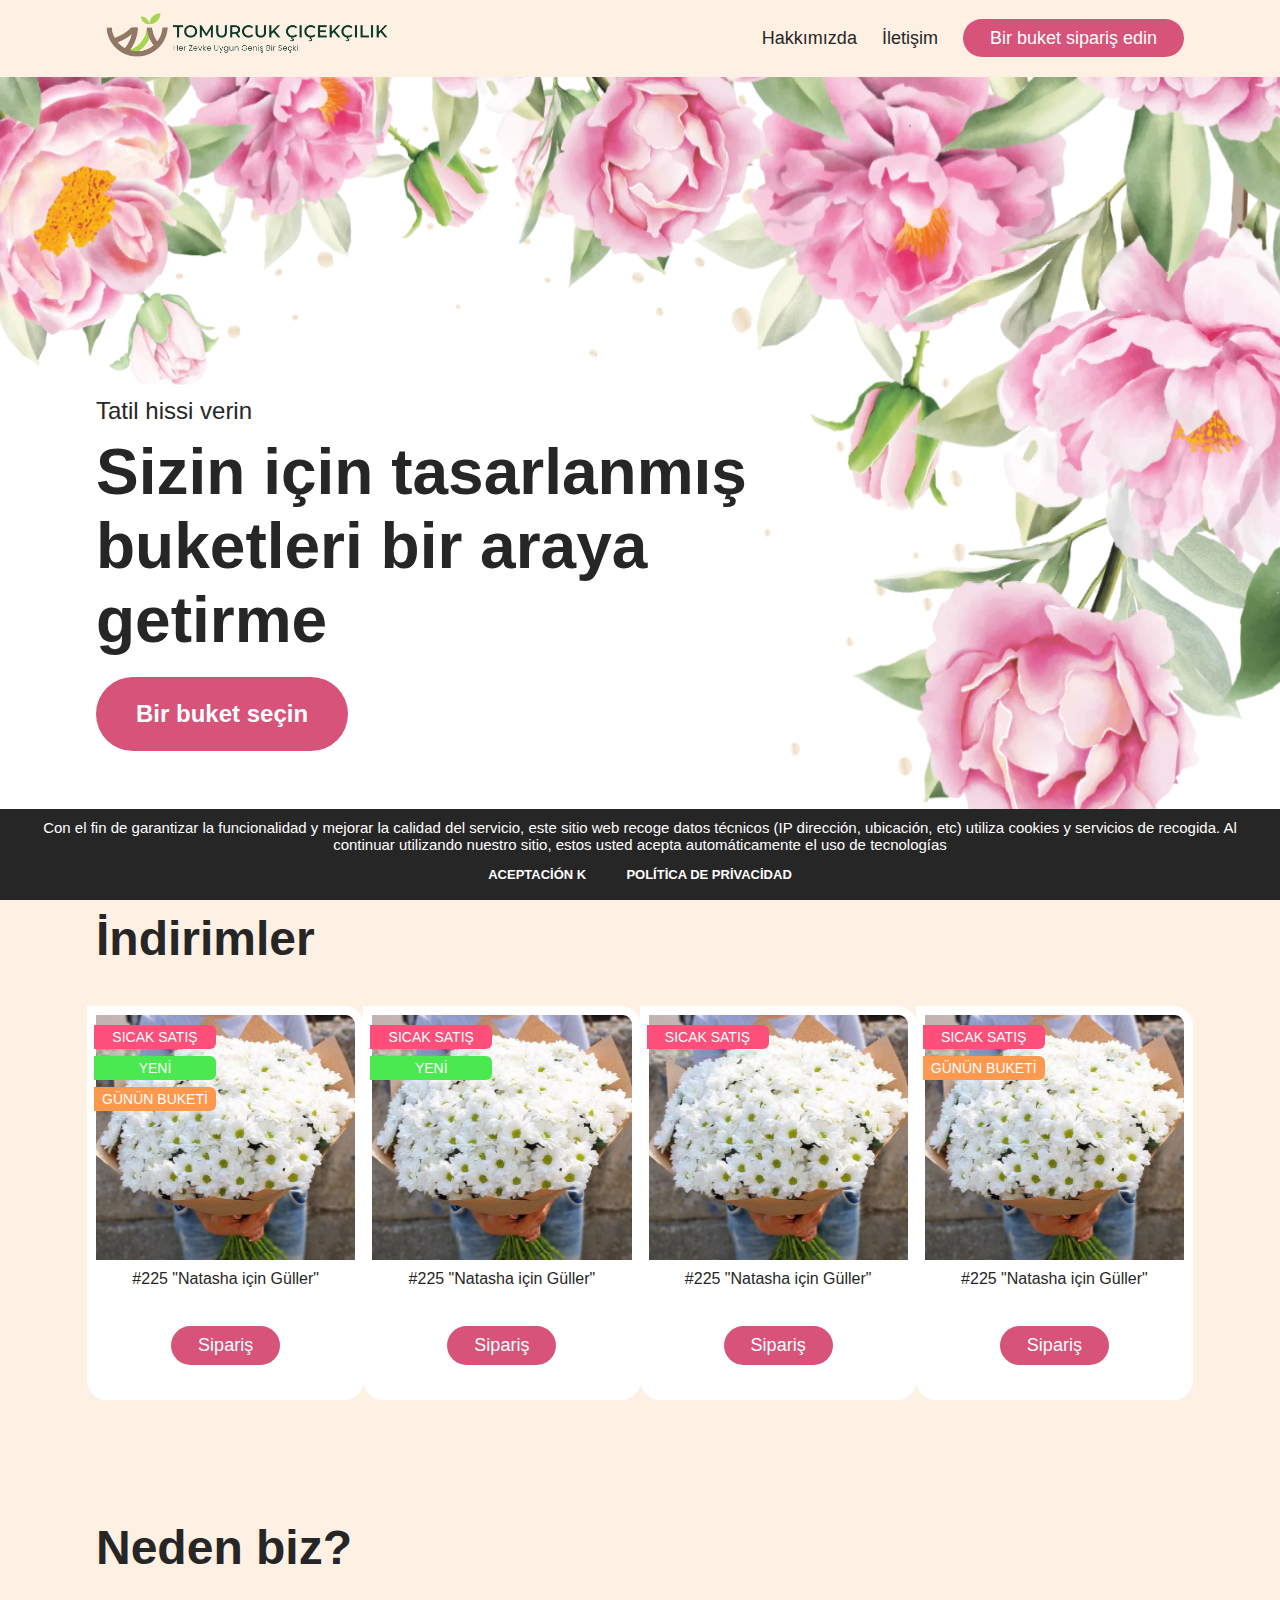
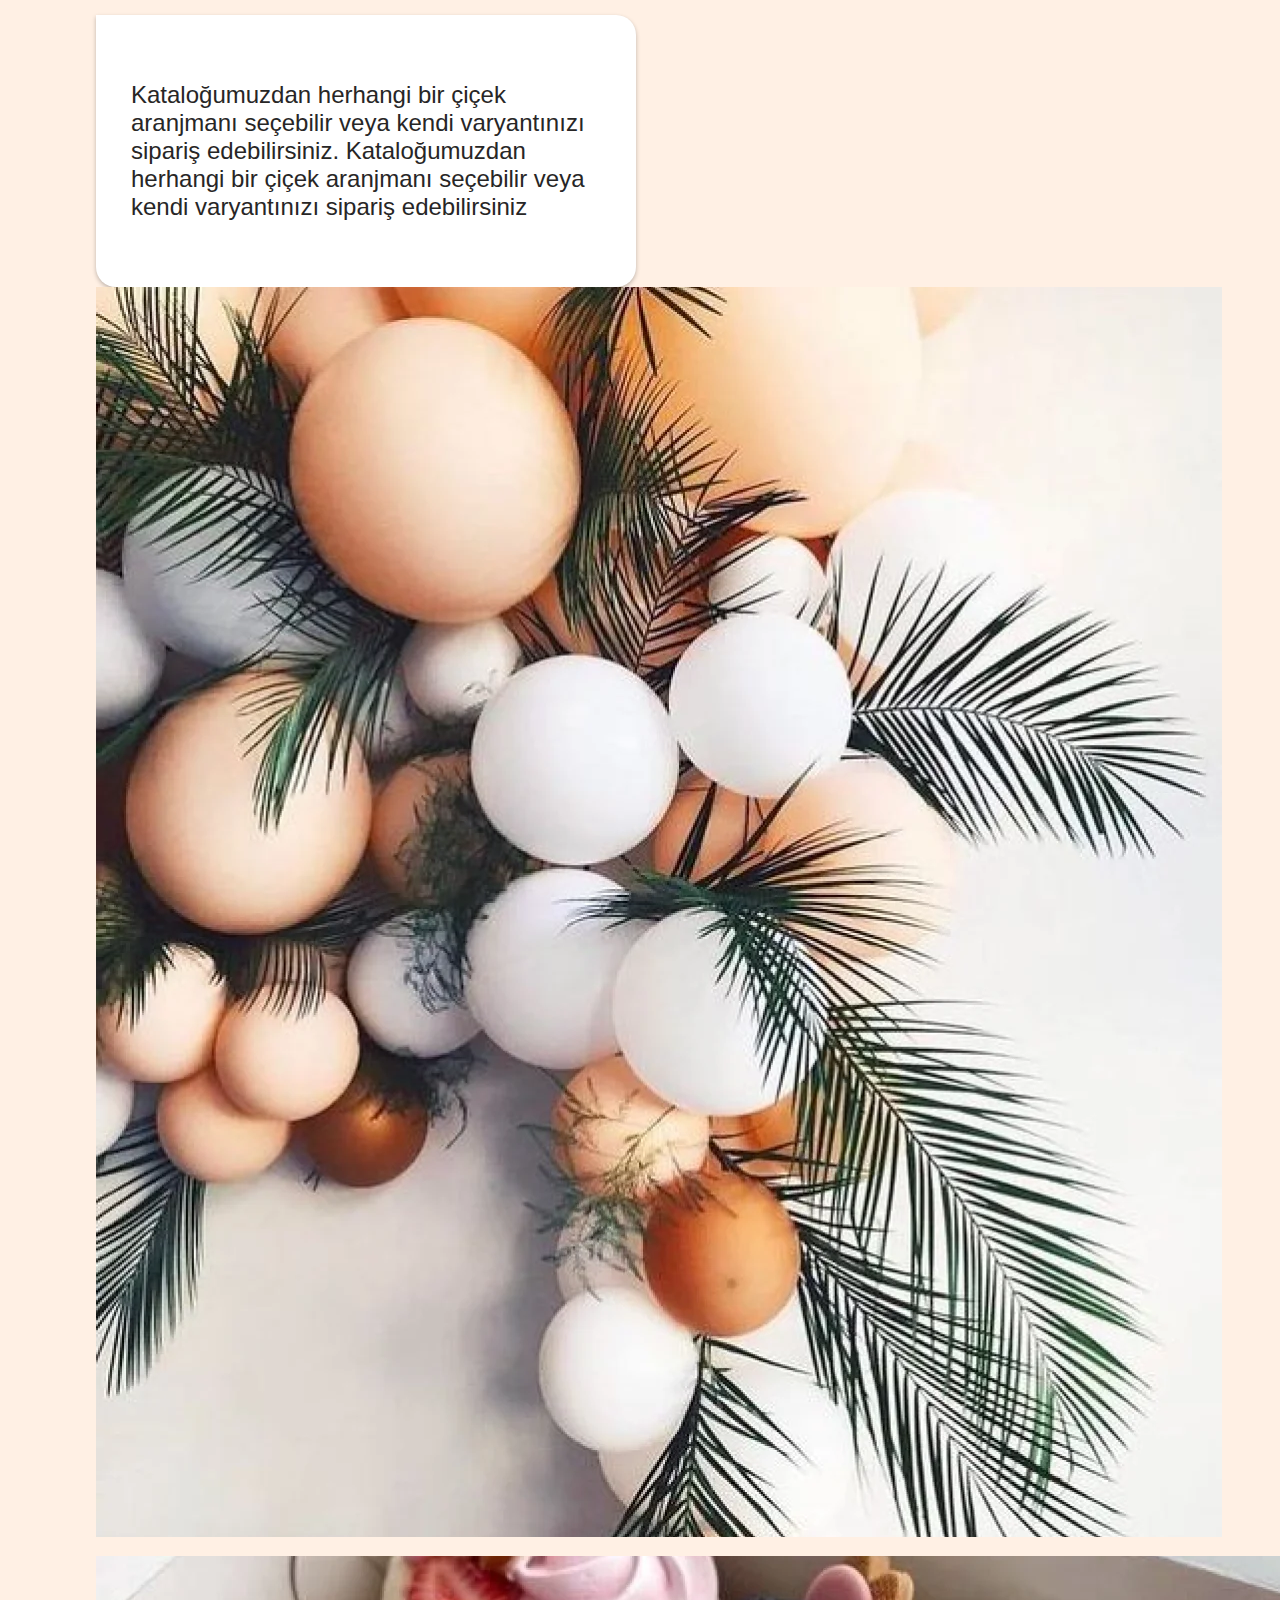
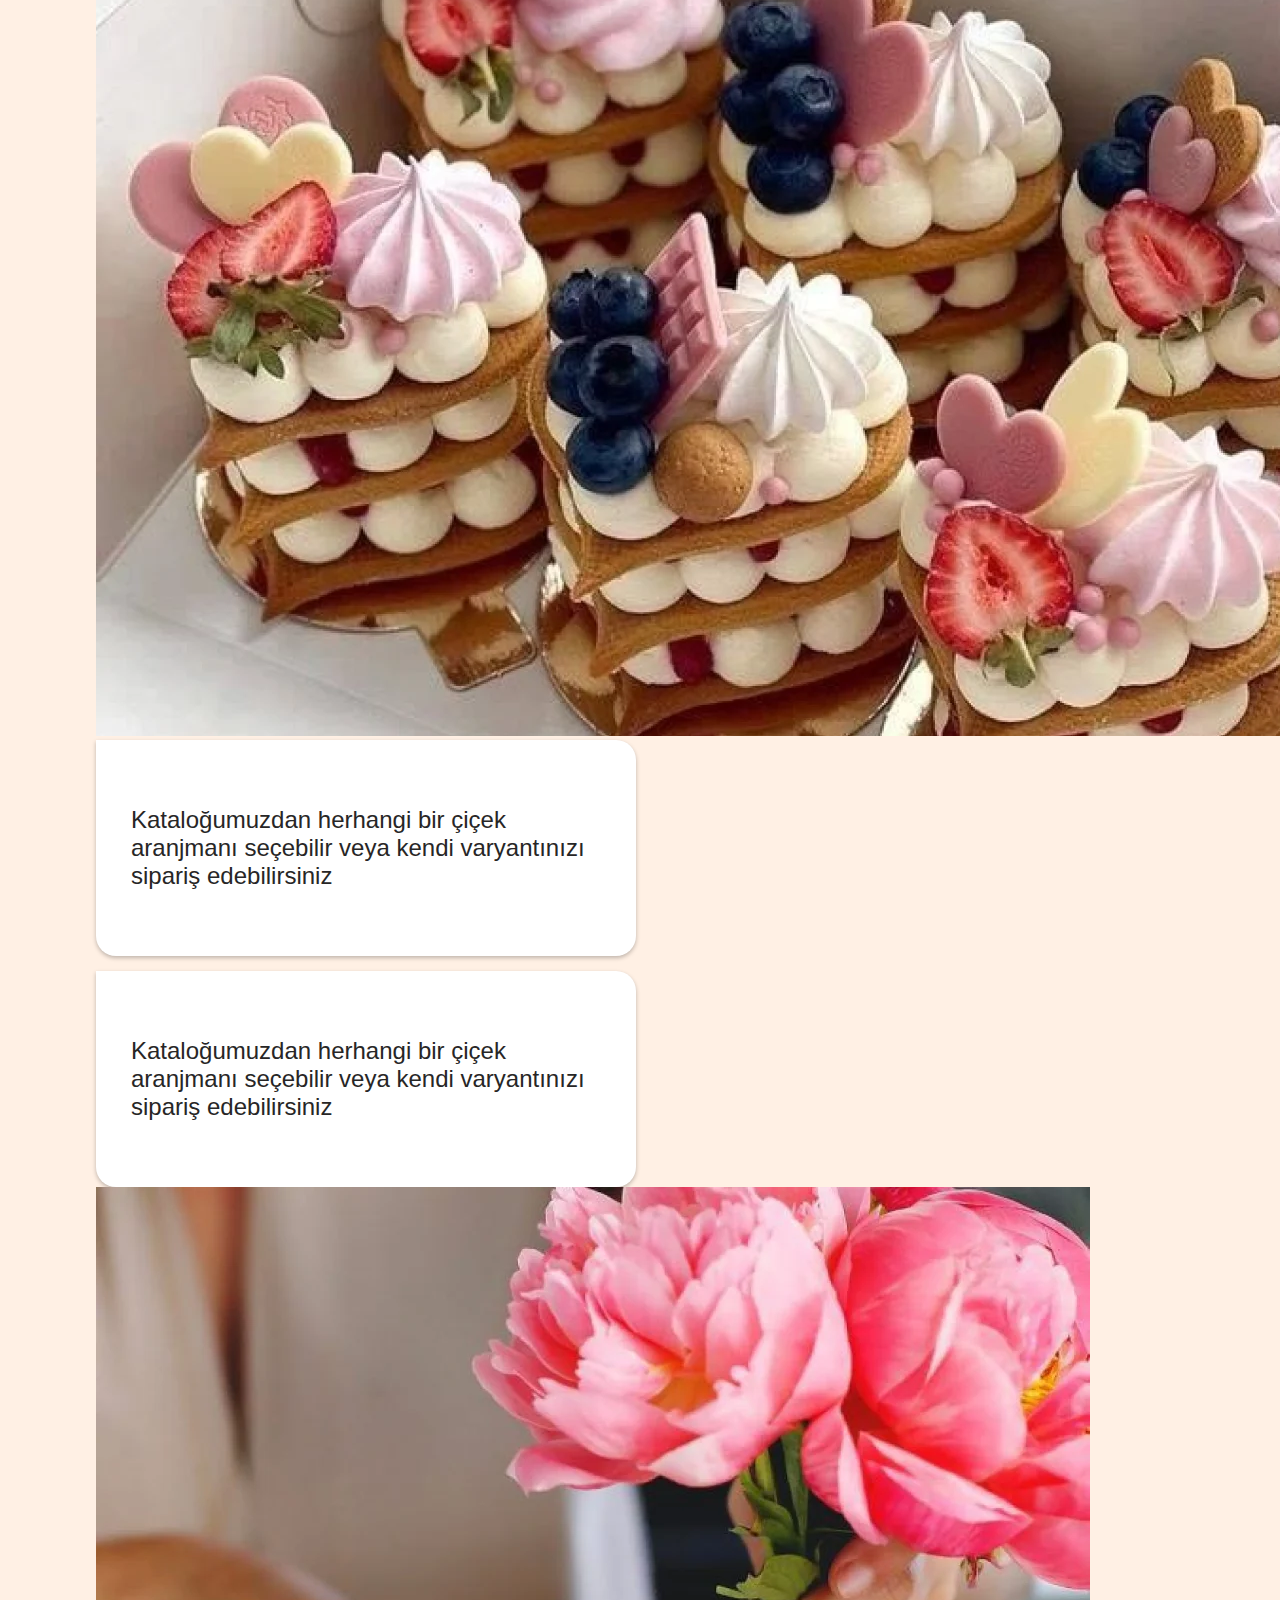
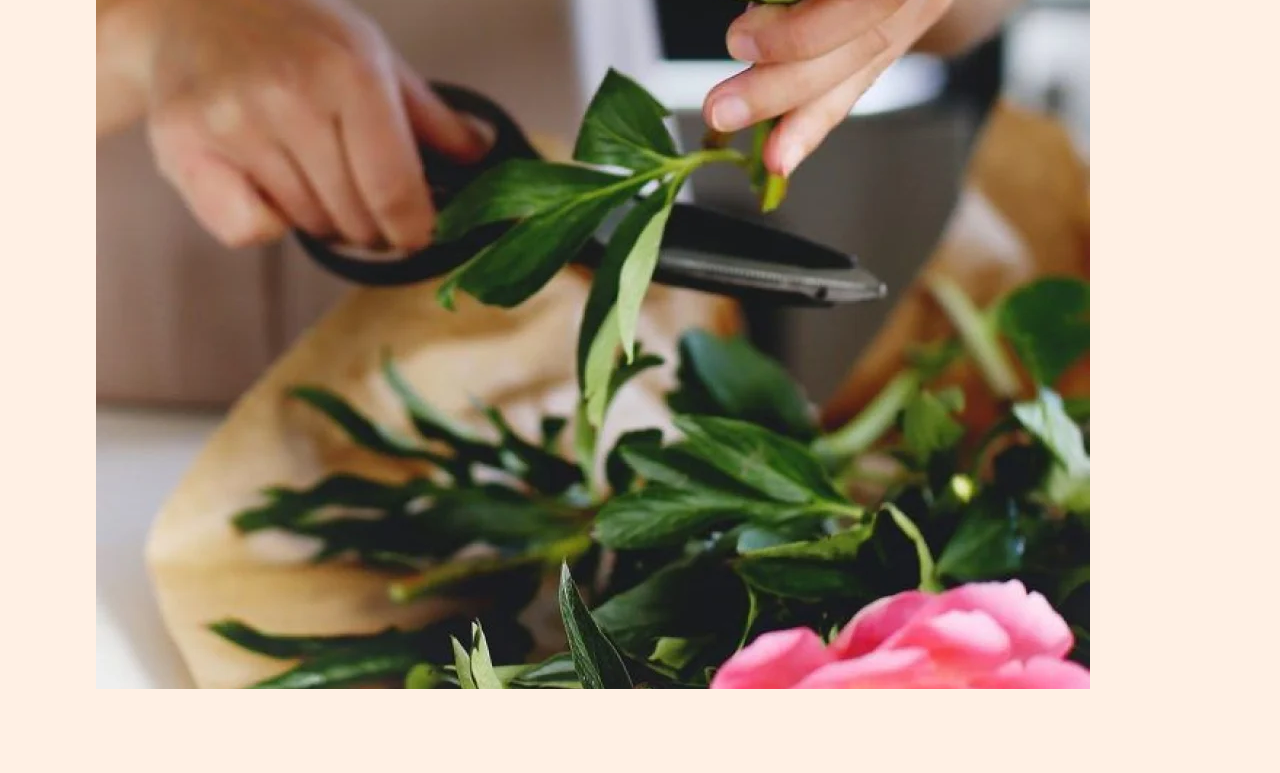
==== commit ec232e37: "add" ====
--- a/index.html
+++ b/index.html
@@ -5,391 +5,120 @@
     <link rel="stylesheet" href="style.css" />
     <meta charset="UTF-8" />
     <meta name="viewport" content="width=device-width, initial-scale=1.0" />
-    <meta name="description" content="bulding lakes company" />
-    <meta name="keywords" content="bulding lakes company" />
-    <title>Akdur A.Ş</title>
+    <title>Tomurcuk Çiçekçilik - Çiçek Siparişi ve Teslimatı</title>
+    <meta
+      name="description"
+      content="Tomurcuk Çiçekçilik, Türkiye'nin önde gelen çiçek siparişi ve teslimat hizmetleri sunan firmasıdır. Geniş çiçek yelpazemizi keşfedin ve sevdiklerinize özel çiçekler gönderin."
+    />
+    <meta
+      name="keywords"
+      content="Tomurcuk Çiçekçilik, çiçek siparişi, çiçek teslimatı, online çiçek, çiçekçi, Türkiye, çiçek gönder, buket, çiçek aranjmanı"
+    />
   </head>
   <body>
     <header class="header">
       <div class="container">
-        <div class="header-wrapper">
-          <a href="index.html" class="header-link-logo">
+        <div class="header__wrapper">
+          <a href="/" class="logo">
             <img src="content/logo.webp" alt="" />
-            <p>Sizin için güzel göletler<br />ve rezervuarlar inşa ediyoruz</p>
           </a>
-          <div class="header-right-content">
-            <div class="header-right-number">
-              <a href="tel:+902422303000">+902422303000</a>
-              <p>akdur-a-s@gmail.com</p>
-            </div>
-            <a href="contacts.html#form" class="default-button button-blue">
-              Bir telefon görüşmesi ayarlayın
-            </a>
-          </div>
+          <nav class="header__nav">
+            <ul>
+              <li><a href="about.html">Hakkımızda</a></li>
+              <li><a href="contacts.html">İletişim</a></li>
+              <li><a class="button-small" href="contacts.html#form">Bir buket sipariş edin</a></li>
+            </ul>
+          </nav>
         </div>
       </div>
     </header>
-    <nav class="nav">
+    <section class="banner">
+      <img src="content/banner-flowers.webp" alt="" class="banner-decor" />
       <div class="container">
-        <div class="nav-wrapper">
-          <ul>
-            <li><a href="index.html">Ev</a></li>
-            <li><a href="index.html#tehn">Filomuz</a></li>
-            <li><a href="index.html#clients">Müşteri referansları</a></li>
-            <li><a href="index.html#reviewsPartners">Ortak referansları</a></li>
-            <li><a href="contacts.html">İletişim</a></li>
-            <li><a href="about.html">Hakkımızda</a></li>
-          </ul>
+        <div class="banner__wrapper">
+          <h3>Tatil hissi verin</h3>
+          <h1>Sizin için tasarlanmış buketleri bir araya getirme</h1>
+          <a href="contacts.html#form" class="button">Bir buket seçin</a>
         </div>
       </div>
-    </nav>
-    <section class="banner">
+    </section>
+    <section class="sales paddingSection">
       <div class="container">
-        <div class="banner-wrapper">
-          <div class="banner-top">
-            <div class="banner-info">
-              <h1>Arazileriniz için 20 yıldır göletler ve rezervuarlar oluşturuyoruz</h1>
-              <div class="banner-info-line">
-                <img src="content/banner-line.webp" alt="" />
-              </div>
-              <div class="banner-info-bottom">
-                <a href="contacts.html#form" class="default-button button-blue"
-                  >Konsültasyon için rezervasyon yaptırın</a
-                >
-                <p>Ücretsiz danışmanlık için sizi 5 dakika içinde geri arayacağız</p>
+        <h2 class="sales-title title">İndirimler</h2>
+        <div class="sales__wrapper">
+          <div class="sales__item">
+            <div class="sales__item-img">
+              <img src="content/flowers1.webp" alt="" />
+              <div class="sales__item-status">
+                <p class="salesHit">SICAK SATIŞ</p>
+                <p class="salesNew">YENİ</p>
+                <p class="salesDay">GÜNÜN BUKETİ</p>
               </div>
             </div>
-            <div class="banner-video">
-              <iframe
-                src="https://www.youtube.com/embed/LKt7JjC3Nks?si=KSTH0FpT6RcHyskY&amp;controls=0"
-                frameborder="0"
-                allow="accelerometer; autoplay; clipboard-write; encrypted-media; gyroscope; picture-in-picture; web-share"
-                referrerpolicy="strict-origin-when-cross-origin"
-                allowfullscreen
-              ></iframe>
+            <p class="sales__item-title">#225 "Natasha için Güller"</p>
+            <a href="contacts.html#form" class="button-small">Sipariş</a>
+          </div>
+          <div class="sales__item">
+            <div class="sales__item-img">
+              <img src="content/flowers1.webp" alt="" />
+              <div class="sales__item-status">
+                <p class="salesHit">SICAK SATIŞ</p>
+                <p class="salesNew">YENİ</p>
+              </div>
             </div>
+            <p class="sales__item-title">#225 "Natasha için Güller"</p>
+            <a href="contacts.html#form" class="button-small">Sipariş</a>
           </div>
-          <div class="banner-cards">
-            <div class="banner-card">
-              <h2>Jeolojik araştırma</h2>
-              <p>
-                Proje hazırlığı sırasında, su kütlesinin topografik planlarını ve şemalarını hazırlamak için
-                mühendislik-hidrografik etütler gerçekleştiriyoruz.
-              </p>
+          <div class="sales__item">
+            <div class="sales__item-img">
+              <img src="content/flowers1.webp" alt="" />
+              <div class="sales__item-status">
+                <p class="salesHit">SICAK SATIŞ</p>
+              </div>
             </div>
-            <div class="banner-card">
-              <h2>Göllerin, göletlerin ve akarsuların inşası</h2>
-              <p>
-                Balık yetiştiriciliği de dahil olmak üzere herhangi bir amaç için rezervuar inşaatı
-                siparişlerini yerine getiriyoruz.
-              </p>
+            <p class="sales__item-title">#225 "Natasha için Güller"</p>
+            <a href="contacts.html#form" class="button-small">Sipariş</a>
+          </div>
+          <div class="sales__item">
+            <div class="sales__item-img">
+              <img src="content/flowers1.webp" alt="" />
+              <div class="sales__item-status">
+                <p class="salesHit">SICAK SATIŞ</p>
+                <p class="salesDay">GÜNÜN BUKETİ</p>
+              </div>
             </div>
-            <div class="banner-card">
-              <h2>Yüzen adalar</h2>
-              <p>Yapay rezervuar projeleri yüzen adaların inşasını da içerebilir.</p>
-            </div>
-            <div class="banner-card">
-              <h2>Su kütlelerinin ve arazinin rehabilitasyonu</h2>
-              <p>
-                Drenaj ve drenaj sistemlerinin yanı sıra bozulmuş ve bataklık arazilerin komple restorasyonunu
-                gerçekleştiriyoruz
-              </p>
-            </div>
+            <p class="sales__item-title">#225 "Natasha için Güller"</p>
+            <a href="contacts.html#form" class="button-small">Sipariş</a>
           </div>
         </div>
       </div>
     </section>
-    <section class="videomat">
+    <section class="why paddingSection">
       <div class="container">
-        <div class="videomat-wrapper">
-          <h2>Video görüntüleri</h2>
-          <h3>Yönetici tarafından hitap</h3>
-          <div class="videomat-div">
-            <iframe
-              src="https://www.youtube.com/embed/l5pSoNNuVHc?si=GHq-dalQFon-20eV&amp;controls=0"
-              title="YouTube video player"
-              frameborder="0"
-              allow="accelerometer; autoplay; clipboard-write; encrypted-media; gyroscope; picture-in-picture; web-share"
-              referrerpolicy="strict-origin-when-cross-origin"
-              allowfullscreen
-            ></iframe>
-            <div class="videomat-card">
-              <h2>Alman Andreev</h2>
-              <p>Akdur A.Ş Genel Müdürü</p>
-            </div>
+        <h2 class="title why-title">Neden biz?</h2>
+        <div class="why__wrapper">
+          <div class="why__item">
+            <p>
+              Kataloğumuzdan herhangi bir çiçek aranjmanı seçebilir veya kendi varyantınızı sipariş edebilirsiniz.
+              Kataloğumuzdan herhangi bir çiçek aranjmanı seçebilir veya kendi varyantınızı sipariş edebilirsiniz
+            </p>
+            <img src="content/why-img1.webp" alt="" />
+          </div>
+          <div class="why__item">
+            <img src="content/why-img2.webp" alt="" />
+            <p>Kataloğumuzdan herhangi bir çiçek aranjmanı seçebilir veya kendi varyantınızı sipariş edebilirsiniz</p>
+          </div>
+          <div class="why__item">
+            <p>Kataloğumuzdan herhangi bir çiçek aranjmanı seçebilir veya kendi varyantınızı sipariş edebilirsiniz</p>
+            <img src="content/why-img3.webp" alt="" />
           </div>
         </div>
       </div>
     </section>
-    <section class="projects">
-      <div class="container">
-        <div class="projects-wrapper">
-          <h2 class="projects-title">Projelerimiz</h2>
-          <div class="projects-cards">
-            <div class="projects-card">
-              <p>Büyük su kütleleri</p>
-            </div>
-            <div class="projects-card">
-              <p>Kıyı koruma</p>
-            </div>
-            <div class="projects-card">
-              <p>Küçük göletler</p>
-            </div>
-          </div>
-        </div>
-      </div>
-    </section>
-    <section class="reviewsPartners" id="reviewsPartners">
-      <div class="container">
-        <div class="reviewsPartners-wrapper">
-          <h2 class="reviewsParnters-title">Ortaklardan geri bildirim</h2>
-          <div class="reviewsPartners-cards">
-            <div class="reviewsPartners-card">
-              <img src="content/reviewsPartners4.webp" alt="" />
-              <div>
-                <h2>Andrey Sergeyev, <mark>FSK Şirketler Grubu Genel Müdürü</mark></h2>
-                <p>
-                  Şirketinizle çalıştığımız için çok minnettarız! İnşa ettiğiniz göletler tek kelimeyle
-                  harika! Peyzaja mükemmel bir şekilde uyuyorlar ve etrafta rahat bir atmosfer yaratıyorlar.
-                  Şirketinizi tüm ortaklarımıza ve arkadaşlarımıza tavsiye ediyoruz!
-                </p>
-              </div>
-            </div>
-            <div class="reviewsPartners-card">
-              <img src="content/reviewsPartners1.webp" alt="" />
-              <div>
-                <h2>Elena Sidorova, <mark>Baş Mühendis, JonasDay </mark></h2>
-                <p>
-                  Akdur A.Ş ile işbirliğinden çok memnunum! Onlardan arsamızda bir gölet inşa etmelerini
-                  istedik ve sonuç tüm beklentileri aştı. Profesyonel ekip hızlı, kaliteli ve tüm
-                  isteklerimizi dikkate alarak çalıştı.
-                </p>
-              </div>
-            </div>
-            <div class="reviewsPartners-card">
-              <img src="content/reviewsPartners2.webp" alt="" />
-              <div>
-                <h2>Ivan Ivanov, <mark>Salas Şirketi Başkanı </mark></h2>
-                <p>
-                  Çocuklar tüm işleri zamanında ve sorunsuz bir şekilde yaptılar. Çalışmalarının kalitesi
-                  birinci sınıf ve gölet harika görünüyor. Harika bir iş ve güzel bir sonuç için Modern
-                  House'a teşekkür ederim! Bu şirketi kaliteli ve güvenilir bir sonuç isteyen herkese tavsiye
-                  ederim.
-                </p>
-              </div>
-            </div>
-            <div class="reviewsPartners-card">
-              <img src="content/reviewsPartners3.webp" alt="" />
-              <div>
-                <h2>Anna Ivanova, <mark>ROP SK Gran </mark></h2>
-                <p>
-                  Akdur A.Ş çalışanları sadece bahçemin peyzajına mükemmel bir şekilde uyum sağlayan bir gölet
-                  inşa etmekle kalmadı, aynı zamanda ona nasıl bakılacağı konusunda da değerli tavsiyelerde
-                  bulundu. İsteklerime çok özen gösterdiler ve onları gerçeğe dönüştürerek dinlenme ve
-                  rahatlama için mükemmel bir yer yarattılar.
-                </p>
-              </div>
-            </div>
-          </div>
-        </div>
-      </div>
-    </section>
-    <section class="clients" id="clients">
-      <div class="container">
-        <h2 class="clients-title">Müşteri Görüşleri</h2>
-        <h2 class="clients-subtitle">Sizi kalite ile şaşırtmaktan her zaman mutluluk duyarız!</h2>
-        <div class="clients-wrapper">
-          <div class="clients-green-card">
-            <h2>Yüzde beş indirim</h2>
-            <p>
-              Google Haritalar'da yorum bırakan tüm memnun müşterilerimize gelecekteki hizmetlerinde %5
-              indirim veriyoruz!
-            </p>
-          </div>
-          <div class="clients-map">
-            <div class="clients-map-title">
-              <h2>Akdur A.Ş</h2>
-              <p>Google Maps</p>
-            </div>
-            <div class="clients-map-grade">
-              <h2>5,0</h2>
-              <div>
-                <div>
-                  <img src="content/star.webp" alt="" />
-                  <img src="content/star.webp" alt="" />
-                  <img src="content/star.webp" alt="" />
-                  <img src="content/star.webp" alt="" />
-                  <img src="content/star.webp" alt="" />
-                </div>
-                <p>42 değerlendirme • 51 puanlama</p>
-              </div>
-            </div>
-            <div class="clients-map-give">
-              <h2>Bize bir not verin</h2>
-              <a href="https://maps.app.goo.gl/venCoYN7b9fhyoyd7" class="default-button button-blue"
-                >Bir yorum bırakın</a
-              >
-            </div>
-            <div class="clients-map-reviews">
-              <div class="clients-map-review">
-                <div class="clients-map-review-title">
-                  <h2>М</h2>
-                  <div>
-                    <h2>Maria Sh.</h2>
-                    <p>13 Mayıs.</p>
-                  </div>
-                </div>
-                <div class="clients-map-review-stars">
-                  <img src="content/star.webp" alt="" />
-                  <img src="content/star.webp" alt="" />
-                  <img src="content/star.webp" alt="" />
-                  <img src="content/star.webp" alt="" />
-                  <img src="content/star.webp" alt="" />
-                </div>
-                <div class="clients-map-review-comm">
-                  <p>
-                    Her zaman Tuapse şehrinden çok uzak olmayan kır arazimde bir şelale yapmayı hayal
-                    etmiştim. Tuapse, bir şelale ve tanıdıkların tavsiyesi üzerine Akdur A.Ş'a başvurdum.
-                    Adamlar hemen gelmelerine rağmen, her şeyi yüksek kalitede yaptılar<mark
-                      >... daha fazla</mark
-                    >
-                  </p>
-                </div>
-              </div>
-              <div class="clients-map-review">
-                <div class="clients-map-review-title">
-                  <h2>E</h2>
-                  <div>
-                    <h2>Eugenia Antipina</h2>
-                    <p>6 Nisan</p>
-                  </div>
-                </div>
-                <div class="clients-map-review-stars">
-                  <img src="content/star.webp" alt="" />
-                  <img src="content/star.webp" alt="" />
-                  <img src="content/star.webp" alt="" />
-                  <img src="content/star.webp" alt="" />
-                  <img src="content/star.webp" alt="" />
-                </div>
-                <div class="clients-map-review-comm">
-                  <p>
-                    Bir kırsal alan projesinde olta ve sazan için bir gölet talebi ortaya çıktı. Uzun yıllara
-                    dayanan deneyime ve profil bilgisine sahip bir şirket arıyordum. Bu benim tasarım
-                    pratiğimdeki ilk gölet olduğu için proaktif ve profesyonel bir ekibe ihtiyaç vardı!<mark
-                      >... daha fazla</mark
-                    >
-                  </p>
-                </div>
-              </div>
-              <div class="clients-map-review clients-map-review-last">
-                <div class="clients-map-review-last-bg"></div>
-                <div class="clients-map-review-title">
-                  <h2>T</h2>
-                  <div>
-                    <h2>Tatiana Ch.</h2>
-                    <p>6 Nisan</p>
-                  </div>
-                </div>
-                <div class="clients-map-review-stars">
-                  <img src="content/star.webp" alt="" />
-                  <img src="content/star.webp" alt="" />
-                  <img src="content/star.webp" alt="" />
-                  <img src="content/star.webp" alt="" />
-                  <img src="content/star.webp" alt="" />
-                </div>
-              </div>
-            </div>
-            <div class="clients-map-more">
-              <a href="https://maps.app.goo.gl/venCoYN7b9fhyoyd7">Google Haritalar'da daha fazla yorum</a>
-            </div>
-          </div>
-          <div class="clients-blue-card">
-            <h2>Kişisel yönetici</h2>
-            <p>
-              Her düzenli müşteri için, her zaman iletişim halinde olacak ve yardımcı olmaktan mutluluk
-              duyacak bir kişisel yönetici atıyoruz!
-            </p>
-          </div>
-        </div>
-      </div>
-    </section>
-    <section class="tehn" id="tehn">
-      <div class="container">
-        <div class="tehn-wrapper">
-          <div class="tehn-left">
-            <div>
-              <h2>Filomuz<br />Makine</h2>
-              <img src="content/tehn-line.webp" alt="" />
-            </div>
-            <p>
-              İnşaat ve onarım işleri için sadece modern ekipman kullanıyoruz. Avrupa kalite ve standartlarına
-              uymaya çalışıyoruz.
-            </p>
-            <div>
-              <a href="contacts.html#form" class="tehn-left-link">Bir istek bırakın</a>
-            </div>
-          </div>
-          <div class="tehn-right">
-            <div>
-              <img src="content/exv.webp" alt="" />
-            </div>
-            <ul>
-              <li>Ekskavatörler</li>
-              <li>Traktörler</li>
-              <li>Yükleyiciler</li>
-              <li>Buldozerler</li>
-              <li>Taşıyıcılar</li>
-              <li>Konveyörler</li>
-              <li>Silindirler</li>
-            </ul>
-          </div>
-        </div>
-      </div>
-    </section>
-    <footer class="footer">
-      <div class="container">
-        <div class="footer-wrapper">
-          <a href="index.html" class="footer-logo"
-            ><img src="content/logo.webp" alt="" />
-            <p>Sizin için güzel göletler<br />ve rezervuarlar inşa ediyoruz</p></a
-          >
-          <div>
-            <ul>
-              <li>Hizmetlerimiz</li>
-              <li>Büyük su kütleleri</li>
-              <li>Su manzarası</li>
-              <li>Şelaleler</li>
-              <li>Göletler</li>
-              <li>Fıskiyeler</li>
-              <li>Akarsular ve çağlayanlar</li>
-            </ul>
-            <ul>
-              <li>Navigasyon</li>
-              <li><a href="index.html">Ev</a></li>
-              <li><a href="contacts.html">İletişim</a></li>
-              <li><a href="about.html">Hakkımızda</a></li>
-              <li><a href="index.html#tehn">Filomuz</a></li>
-              <li><a href="index.html#clients">Müşteri referansları</a></li>
-              <li><a href="privacy.html">Gizlilik politikası</a></li>
-              <li><a href="terms.html">Kullanım Koşulları</a></li>
-              <li><a href="disclaimer.html">Sorumluluk Reddi</a></li>
-            </ul>
-            <ul>
-              <li>İletişim</li>
-              <li>
-                <a href="tel:+902422303000"> +902422303000 </a>
-              </li>
-              <li>akdur-a-s@gmail.com</li>
-              <li>Siteler, 1360. Sokak & 39. Cad. Dream Houses No: 12, 07070 Konyaaltı/Antalya</li>
-            </ul>
-          </div>
-        </div>
-      </div>
-    </footer>
     <div class="cookie_notice">
-      Con el fin de garantizar la funcionalidad y mejorar la calidad del servicio, este sitio web recoge datos
-      técnicos (IP dirección, ubicación, etc) utiliza cookies y servicios de recogida. Al continuar utilizando
-      nuestro sitio, estos usted acepta automáticamente el uso de tecnologías
+      Con el fin de garantizar la funcionalidad y mejorar la calidad del servicio, este sitio web recoge datos técnicos
+      (IP dirección, ubicación, etc) utiliza cookies y servicios de recogida. Al continuar utilizando nuestro sitio,
+      estos usted acepta automáticamente el uso de tecnologías
       <div>
         <a class="cookie_btn" id="cookie_close" href="#close"> Aceptación k</a>
         <a class="cookie_btn" href="privacy.html"> Política de privacidad </a>
--- a/style.css
+++ b/style.css
@@ -1,39 +1,40 @@
 @font-face {
-  font-family: '700';
-  src: url('fonts/Manrope-Bold.woff') format('woff'), url('fonts/Manrope-Bold.woff2') format('woff2');
-  font-weight: 700;
-  font-style: normal;
-}
-
-@font-face {
-  font-family: '500';
-  src: url('fonts/Manrope-Medium.woff') format('woff'), url('fonts/Manrope-Medium.woff2') format('woff2');
-  font-weight: 500;
-  font-style: normal;
-}
-
-@font-face {
-  font-family: 'Mont400';
-  src: url('fonts/Montblanc.woff') format('woff');
-  font-weight: 400;
-}
-
-@font-face {
-  font-family: 'Inter500';
-  src: url('fonts/Inter-Medium.woff') format('woff');
-  font-weight: 500;
-}
-
-@font-face {
-  font-family: 'Inter400';
-  src: url('fonts/Inter-Regular.woff') format('woff');
-  font-weight: 400;
+  font-family: "LatoBold", sans-serif;
+  src: url("fonts/Lato-Bold.woff") format("woff");
+}
+
+@font-face {
+  font-family: "LatoSemibold", sans-serif;
+  src: url("fonts/Lato-Semibold.woff") format("woff");
+}
+
+@font-face {
+  font-family: "LatoMedium", sans-serif;
+  src: url("fonts/Lato-Medium.woff") format("woff");
+}
+
+@font-face {
+  font-family: "MontserratBold", sans-serif;
+  src: url("fonts/Montserrat-Bold.woff") format("woff");
+}
+
+@font-face {
+  font-family: "MontserratSemibold", sans-serif;
+  src: url("fonts/Montserrat-SemiBold.woff") format("woff");
+}
+
+@font-face {
+  font-family: "MontserratMedium", sans-serif;
+  src: url("fonts/Montserrat-Medium.woff") format("woff");
 }
 
 :root {
-  --green: rgba(16, 202, 0, 0.8);
-  --blue: rgba(6, 102, 255, 1);
-  --black: rgba(16, 16, 16, 1);
+  --lightWhite: #fff8f5;
+  --white: #fff0e4;
+  --red: #d7537a;
+  --darkGreen: #8e8d6f;
+  --green: #7ea048;
+  --black: #272626;
 }
 
 html,
@@ -59,22 +60,21 @@
   gap: 0;
   text-decoration: none;
   list-style: none;
-  font-family: '500', sans-serif;
+  font-family: "MontserratMedium", sans-serif;
   font-weight: 500;
   color: var(--black);
 }
 
 p {
-  font-size: 24px;
-  font-family: '500', sans-serif;
+  font-size: 18px;
 }
 
 ul > li > a {
-  font-size: 24px;
+  font-size: 18px;
 }
 
 ul > li {
-  font-size: 24px;
+  font-size: 18px;
 }
 
 h1 {
@@ -82,19 +82,49 @@
 }
 
 h2 {
-  font-size: 64px;
+  font-size: 48px;
 }
 
 h3 {
-  font-size: 40px;
+  font-size: 24px;
 }
 
 h4 {
-  font-size: 32px;
+  font-size: 18px;
+}
+
+@media screen and (max-width: 768px) {
+  h1 {
+    font-size: 24px;
+  }
+
+  h2 {
+    font-size: 18px;
+  }
+
+  h3 {
+    font-size: 16px;
+  }
+
+  h4 {
+    font-size: 10px;
+  }
+
+  p {
+    font-size: 12px;
+  }
+
+  ul > li > a {
+    font-size: 12px;
+  }
+
+  ul > li {
+    font-size: 12px;
+  }
 }
 
 html {
-  background-color: white;
+  background-color: var(--white);
   width: 100%;
   max-width: 100%;
   overflow-x: hidden;
@@ -154,7 +184,7 @@
   left: 50%;
   background: #fff;
   bottom: -6px;
-  content: '';
+  content: "";
   -webkit-transition: all 280ms ease-in-out;
   -o-transition: all 280ms ease-in-out;
   transition: all 280ms ease-in-out;
@@ -173,1273 +203,238 @@
 
 .default-button {
   font-size: 18px;
-  font-family: '700', sans-serif;
+  font-family: "700", sans-serif;
   color: white;
   padding: 14px 20px;
   border-radius: 8px;
   width: auto;
 }
 
-.button-blue {
-  background-color: var(--blue);
+.button {
+  padding: 23px 40px;
+  width: auto;
+  background-color: #d7537a;
+  text-align: center;
+  border-radius: 37px;
+  color: white;
+  font-size: 24px;
+  font-weight: 700;
+  font-family: "MontserratBold", sans-serif;
+}
+
+.button-small {
+  border-radius: 20px;
+  padding: 9px 27px;
+  background-color: #d7537a;
+  font-family: "LatoRegular", sans-serif;
+  font-weight: 400;
+  color: white;
+  text-align: center;
+  font-size: 18px;
+}
+
+.button:hover,
+.button-small:hover {
+  background-color: #fd4f79;
+  cursor: pointer;
+}
+
+.button:active,
+.button-small:active {
+  background-color: #fb7e98;
 }
 
 .header {
-  width: 100%;
-}
-
-.header-wrapper {
-  padding-top: 20px;
-  padding-bottom: 20px;
-  display: flex;
-  width: 100%;
+  background-color: var(--white);
+  width: 100%;
+  padding: 9px 0;
+  position: relative;
+  z-index: 2;
+}
+
+.header__wrapper {
+  width: 100%;
+  display: flex;
+  align-items: center;
   justify-content: space-between;
+  gap: 30px;
+}
+
+.header__nav > ul {
+  width: auto;
+  display: flex;
+  gap: 25px;
   align-items: center;
-  gap: 30px;
-  border-bottom: 1px solid rgba(234, 234, 234, 1);
-}
-
-.header-link-logo {
-  display: flex;
-  gap: 0px;
+}
+
+.logo > img {
+  object-fit: contain;
+  height: 55px;
+}
+
+.banner {
+  position: relative;
+  background-color: white;
+  padding-bottom: 120px;
+}
+
+.banner-decor {
+  width: 100%;
+  z-index: 1;
+  top: -77px;
+  position: absolute;
+  height: 870px;
+  /* height: 100%; */
+}
+
+.banner__wrapper {
+  padding-top: 320px;
+  display: flex;
+  flex-direction: column;
+  align-items: flex-start;
+  justify-content: flex-start;
+  text-align: left;
+  gap: 10px;
+  width: 100%;
+  max-width: 700px;
+  margin-right: auto;
+}
+
+.banner__wrapper > h1 {
+  margin-bottom: 10px;
+  font-family: "MontserratBold", sans-serif;
+  font-weight: 700;
+  letter-spacing: 2%;
+}
+
+.title {
+  font-weight: 700;
+  font-family: " MontserratBold", sans-serif;
+  color: var(--black);
+  margin-bottom: 40px;
+  text-align: left;
+  width: 100%;
+}
+
+.paddingSection {
+  padding: 40px 0;
+}
+
+.sales {
+  position: relative;
+  width: 100%;
+  margin-bottom: 40px;
+}
+
+.sales__wrapper {
+  width: 100%;
+  display: grid;
+  grid-template-columns: repeat(4, 1fr);
+  gap: 17px;
+  justify-items: center;
+}
+
+.sales__item {
+  padding: 9px 9px 35px 9px;
+  width: 100%;
+  display: flex;
+  flex-direction: column;
+  align-items: center;
+  justify-content: flex-start;
+  text-align: center;
+  background-color: white;
+  border-radius: 0 20px 20px 20px;
+  max-width: 280px;
+  position: relative;
+  height: 350px;
+}
+
+.sales__item-img {
+  display: flex;
   align-items: center;
   justify-content: center;
-}
-
-.header-link-logo > p {
-  font-family: '500', sans-serif;
-  font-size: 18px;
-}
-
-.header-link-logo > img {
-  width: 140px;
-  height: 100px;
-}
-
-.header-right-content {
-  display: flex;
   align-items: center;
-  gap: 32px;
-}
-
-.header-right-number {
-  display: flex;
-  flex-direction: column;
-  gap: 4;
-  text-align: center;
-}
-
-.header-right-number > a {
-  font-family: '700', sans-serif;
-  font-size: 24px;
-  color: var(--blue);
-}
-
-.header-right-number > p {
-  font-family: '700', sans-serif;
-  color: rgb(169, 169, 169);
-  font-size: 18px;
-}
-
-.nav {
-  width: 100%;
-  padding: 10px 0;
-}
-
-.nav-wrapper {
-  width: 100%;
-  display: flex;
-  justify-content: center;
-}
-
-.nav-wrapper > ul {
-  width: 100%;
-  display: flex;
-  justify-content: space-between;
-  align-items: center;
-  gap: 13px;
-}
-
-.nav-wrapper > ul > li {
-  font-size: 16px;
-}
-
-.banner {
-  width: 100%;
-}
-
-.banner-wrapper {
-  padding-top: 82px;
-  padding-bottom: 90px;
-  display: flex;
-  flex-direction: column;
-  align-items: center;
-  justify-content: center;
-  width: 100%;
-}
-
-.banner-top {
-  width: 100%;
-  justify-content: space-between;
-  align-items: center;
-  gap: 88px;
-  display: flex;
-  margin-bottom: 75px;
-}
-
-.banner-info {
-  display: flex;
-  flex-direction: column;
-  max-width: 711px;
-  width: 100%;
-}
-
-.banner-info > h1 {
-  font-size: 64px;
-  font-family: '700', sans-serif;
-  line-height: 77px;
-}
-
-.banner-info-line {
-  width: 100%;
-  display: flex;
-  justify-content: end;
-  margin-bottom: 30px;
-}
-
-.banner-info-line > img {
-  width: 478px;
-  height: 24px;
-  margin-right: 42px;
-}
-
-.banner-info-bottom {
-  display: flex;
-  gap: 32px;
-  justify-content: start;
-  align-items: center;
-}
-
-.banner-info-bottom > p {
-  font-size: 18px;
-  color: rgb(171, 171, 171);
-}
-
-.banner-info-bottom > a {
-  text-align: center;
-}
-
-.banner-video {
-  width: 100%;
-  height: 440px;
-}
-
-.banner-video > iframe {
-  width: 100%;
-  height: 440px;
-  border-radius: 8px;
-}
-
-.banner-cards {
-  display: flex;
-  justify-content: center;
-  flex-wrap: wrap;
-  gap: 20px;
-}
-
-.banner-card {
-  padding: 18px 24px 18px 24px;
-  border-radius: 12px 12px 120px 12px;
-  width: 385px;
-  height: 254px;
-  text-align: left;
-  display: flex;
-  flex-direction: column;
-  gap: 8px;
-}
-
-.banner-card > h2 {
-  font-size: 32px;
-  font-family: '700', sans-serif;
+  width: 100%;
+  position: relative;
+  margin-bottom: 10px;
+}
+
+.sales__item-img > img {
+  width: 100%;
+  height: 245px;
+  border-radius: 0px, 10px, 0px, 0px;
+}
+
+.salesHit {
+  background-color: #fd4f79;
+}
+
+.salesNew {
+  background-color: #4ae950;
+}
+
+.salesDay {
+  background-color: #fd984f;
+}
+
+.sales__item-status > p {
+  border-radius: 0px 6px 6px 0px;
+  width: auto;
+  padding: 4px 6px;
   color: white;
-}
-
-.banner-card > p {
-  font-size: 18px;
-  color: white;
-}
-
-.banner-card:nth-child(1) {
-  background-color: rgba(19, 237, 0, 1);
-}
-
-.banner-card:nth-child(2) {
-  background-color: rgba(6, 102, 255, 1);
-}
-
-.banner-card:nth-child(3) {
-  background-color: rgba(0, 204, 204, 1);
-}
-
-.banner-card:nth-child(4) {
-  background-color: rgba(224, 53, 252, 1);
-}
-
-.videomat {
-  width: 100%;
-  padding-top: 80px;
-  padding-bottom: 90px;
-}
-
-.videomat-wrapper {
-  width: 100%;
-  display: flex;
-  flex-direction: column;
-  align-items: center;
-  justify-content: center;
-}
-
-.videomat-wrapper > h2 {
-  font-size: 64px;
-  font-family: '700', sans-serif;
-  margin-bottom: 32px;
-  line-height: 77px;
-}
-
-.videomat-wrapper > h3 {
-  margin-bottom: 81px;
-  font-size: 40px;
-  font-family: '500', sans-serif;
-}
-
-.videomat-div {
-  width: 90%;
-  display: flex;
-  justify-content: start;
-  position: relative;
-}
-
-.videomat-div > iframe {
-  width: 98%;
-  height: 785px;
-}
-
-.videomat-card {
-  position: absolute;
-  bottom: -7px;
-  right: 0;
-  background: rgba(0, 204, 204, 0.8);
-  display: flex;
-  justify-content: flex-start;
-  align-items: start;
-  text-align: left;
-  gap: 8px;
-  padding: 18px 24px 18px 24px;
-  border-radius: 12px;
-  width: 385px;
-  height: 180px;
-  flex-direction: column;
-}
-
-.videomat-card > h2 {
-  font-family: '700', sans-serif;
-  font-size: 32px;
-  color: white;
-}
-
-.videomat-card > p {
-  font-size: 20px;
-  color: white;
-  font-family: '500', sans-serif;
-}
-
-.projects {
-  padding-top: 80px;
-  padding-bottom: 130px;
-}
-
-.projects-wrapper {
-  width: 100%;
-  display: flex;
-  flex-direction: column;
-  align-items: center;
-  justify-content: center;
-  gap: 57px;
-}
-
-.projects-title {
-  font-family: '700', sans-serif;
-  font-size: 64px;
-}
-
-.projects-cards {
-  width: 100%;
-  display: flex;
-  justify-content: center;
-  align-items: center;
-  gap: 28px;
-  flex-wrap: wrap;
-}
-
-.projects-card {
-  width: 100%;
-  max-width: 400px;
-  height: 370px;
-  display: flex;
-  background-size: 100% 90%;
-  background-repeat: no-repeat;
-  align-items: flex-end;
-}
-
-.projects-card > p {
-  font-family: '500', sans-serif;
-  font-size: 28px;
-  line-height: 29.85px;
-}
-
-.projects-card:nth-child(1) {
-  background-image: url('content/projects1.webp');
-}
-
-.projects-card:nth-child(2) {
-  background-image: url('content/projects2.webp');
-}
-
-.projects-card:nth-child(3) {
-  background-image: url('content/projects3.webp');
-}
-
-.reviewsPartners {
-  padding-top: 80px;
-  padding-bottom: 100px;
-}
-
-.reviewsParnters-title {
-  font-family: '700', sans-serif;
-  font-size: 64px;
-  text-align: center;
-}
-
-.reviewsPartners-wrapper {
-  display: flex;
-  flex-direction: column;
-  align-items: center;
-  justify-content: center;
-  gap: 60px;
-}
-
-.reviewsPartners-cards {
-  display: grid;
-  grid-template-columns: repeat(2, 1fr);
-  grid-template-rows: repeat(2, 1fr);
-  justify-items: center;
-  row-gap: 20px;
-  column-gap: 90px;
-  width: 100%;
-}
-
-.reviewsPartners-card {
-  background-color: rgb(241, 241, 241);
-  width: 100%;
-  max-width: 830px;
-  height: 230px;
-  padding: 20px 40px;
-  border-radius: 12px;
-  display: flex;
-  justify-content: start;
-  align-items: center;
-  gap: 27px;
-}
-
-.reviewsPartners-card > img {
-  width: 130px;
-  height: 130px;
-  border-radius: 100%;
-}
-
-.reviewsPartners-card > div {
-  display: flex;
-  flex-direction: column;
-  text-align: left;
-  gap: 7px;
-}
-
-.reviewsPartners-card > div > h2 {
-  font-size: 24px;
-  font-family: '700', sans-serif;
-}
-
-.reviewsPartners-card > div > h2 > mark {
-  font-size: 24px;
-  font-family: '500', sans-serif;
-  background: none;
-}
-
-.reviewsPartners-card > div > p {
-  font-family: '500', sans-serif;
-  font-size: 20px;
-}
-
-.clients {
-  padding-top: 60px;
-  padding-bottom: 100px;
-  background: rgba(241, 241, 241, 1);
-}
-
-.clients-title {
-  width: 100%;
-  text-align: center;
-  font-size: 64px;
-  font-family: '700', sans-serif;
-  line-height: 77px;
-  margin-bottom: 16px;
-}
-
-.clients-subtitle {
-  font-size: 40px;
-  width: 100%;
-  text-align: center;
-  font-family: '500', sans-serif;
-  margin-bottom: 40px;
-}
-
-.clients-wrapper {
-  display: flex;
-  justify-content: center;
-  align-items: center;
-  width: 100%;
-}
-
-.clients-green-card {
-  background: rgba(16, 202, 0, 0.6);
-  border-radius: 12px;
-  width: 385px;
-  height: 254px;
-  transform: rotate(-12deg);
-  margin-top: -300px;
-  padding: 18px 24px;
-  display: flex;
-  flex-direction: column;
-  text-align: left;
-  gap: 8px;
-}
-
-.clients-green-card > h2 {
-  font-family: '700', sans-serif;
-  font-size: 32px;
-  color: white;
-}
-
-.clients-green-card > p {
-  font-family: '500', sans-serif;
-  font-size: 20px;
-  color: white;
-}
-
-.clients-blue-card {
-  background: rgba(6, 102, 255, 0.6);
-  border-radius: 12px;
-  width: 385px;
-  height: 254px;
-  transform: rotate(16deg);
-  padding: 18px 24px;
-  margin-bottom: -120px;
-  display: flex;
-  flex-direction: column;
-  text-align: left;
-  gap: 8px;
-}
-
-.clients-blue-card > h2 {
-  font-family: '700', sans-serif;
-  font-size: 32px;
-  color: white;
-}
-
-.clients-blue-card > p {
-  font-family: '500', sans-serif;
-  font-size: 20px;
-  color: white;
-}
-
-.clients-map {
-  width: 100%;
-  max-width: 560px;
-  height: 800px;
-  background-color: #fff;
-  padding: 20px;
-  display: flex;
-  flex-direction: column;
-  border-radius: 8px;
-  position: relative;
-  z-index: 5;
-}
-
-.clients-map-title {
-  display: flex;
-  width: 100%;
-  justify-content: space-between;
-  align-items: center;
-  margin-bottom: 12px;
-}
-
-.clients-map-title > h2 {
-  font-size: 19px;
-  font-family: 'Inter500', sans-serif;
-}
-
-.clients-map-title > p {
-  font-size: 19px;
-  font-family: 'Inter500', sans-serif;
-  opacity: 0.7;
-}
-
-.clients-map-grade {
-  width: 100%;
-  display: flex;
-  gap: 11px;
-  justify-content: start;
-  align-items: center;
-  margin-bottom: 17px;
-}
-
-.clients-map-grade > h2 {
-  font-size: 46px;
-  font-family: 'Inter400', sans-serif;
-}
-
-.clients-map-grade > div {
-  display: flex;
-  flex-direction: column;
-  justify-content: start;
-  gap: 8px;
-}
-
-.clients-map-grade > div > div {
-  display: flex;
-}
-
-.clients-map-grade > div > div > img {
-  width: 16px;
-  height: 16px;
-}
-
-.clients-map-grade > div > p {
-  font-family: 'Inter400', sans-serif;
-  font-size: 12px;
-  color: rgb(153, 153, 153);
-}
-
-.clients-map-give {
-  width: 100%;
-  border-radius: 6px;
-  background-color: rgb(246, 246, 246);
-  padding: 12px 0;
-  display: flex;
-  justify-content: center;
-  align-items: center;
-  gap: 12px;
-  margin-bottom: 23px;
-}
-
-.clients-map-give > h2 {
-  font-family: 'Inter500', sans-serif;
-  font-size: 15px;
-}
-
-.clients-map-give > a {
-  background-color: var(--blue);
-  padding: 12px 17px 12px 17px;
-  border-radius: 8px;
-  font-family: 'Inter500', sans-serif;
-  font-size: 13px;
-  color: white;
-}
-
-.clients-map-review {
-  display: flex;
-  flex-direction: column;
-  width: 100%;
-  padding-top: 26px;
-  padding-bottom: 26px;
-  border-bottom: 1px solid rgba(246, 246, 246, 1);
-}
-
-.clients-map-review-last {
-  position: relative;
-  border: 0;
-  z-index: 4;
-  padding-bottom: 0;
-  margin-bottom: 16px;
-}
-
-.clients-map-review-last-bg {
-  height: 120px;
-  position: absolute;
-  bottom: 0;
-  width: 100%;
-  background: rgb(255, 255, 255);
-  background: linear-gradient(180deg, rgba(255, 255, 255, 0) 60%, rgba(255, 255, 255, 1) 100%);
-  z-index: 5;
-}
-
-.clients-map-review-title {
-  display: flex;
-  gap: 12px;
-  align-items: center;
-  margin-bottom: 16px;
-}
-
-.clients-map-review-title > h2 {
-  width: 40px;
-  height: 40px;
-  border-radius: 100%;
-  display: flex;
-  justify-content: center;
-  align-items: center;
-  font-size: 16px;
-  font-family: 'Inter400', sans-serif;
-  color: white;
-}
-
-.clients-map-review:nth-child(1) > .clients-map-review-title > h2 {
-  background-color: rgb(108, 166, 50);
-}
-
-.clients-map-review:nth-child(2) > .clients-map-review-title > h2 {
-  background: rgba(80, 192, 230, 1);
-}
-
-.clients-map-review:nth-child(3) > .clients-map-review-title > h2 {
-  background: rgba(152, 42, 154, 1);
-}
-
-.clients-map-review-title > div {
-  display: flex;
-  gap: 8px;
-  flex-direction: column;
-}
-
-.clients-map-review-title > div > h2 {
-  font-size: 15px;
-  font-family: 'Inter500', sans-serif;
-}
-
-.clients-map-review-title > div > p {
-  font-size: 13px;
-  font-family: 'Inter400', sans-serif;
-  color: rgb(153, 153, 153);
-}
-
-.clients-map-review-stars {
-  display: flex;
-  margin-bottom: 9px;
-}
-
-.clients-map-review-stars > img {
-  width: 16px;
-  height: 16px;
-}
-
-.clients-map-review-comm > p {
-  font-size: 15px;
-  font-family: 'Inter400', sans-serif;
-}
-
-.clients-map-review-comm > p > mark {
-  background: rgb(255, 255, 255);
-  background: linear-gradient(
-    90deg,
-    rgba(255, 255, 255, 1) 0%,
-    rgba(255, 255, 255, 0) 50%,
-    rgba(255, 255, 255, 1) 100%
-  );
+  font-weight: 500;
+  font-family: "MontserratRegular", sans-serif;
   font-size: 14px;
-  font-family: 'Inter400';
-  opacity: 1;
-  margin-left: -10px;
-  padding-left: 8px;
-  padding-right: 8px;
-  color: rgba(16, 16, 16, 0.8);
-}
-
-.clients-map-more {
-  display: flex;
-  width: 100%;
-  justify-content: center;
-  align-items: center;
-}
-
-.clients-map-more > a {
-  border-radius: 8px;
-  background-color: rgba(245, 247, 250, 1);
-  padding: 12px 18px;
-  display: flex;
-  justify-content: center;
-  align-items: center;
-  text-align: center;
-  font-size: 13px;
-  font-family: 'Inter500', sans-serif;
-  color: rgba(25, 140, 255, 1);
-}
-
-.tehn {
-  padding-top: 60px;
-  padding-bottom: 80px;
-}
-
-.tehn-wrapper {
-  display: flex;
-  justify-content: space-between;
-  align-items: flex-start;
-  gap: 50px;
-}
-
-.tehn-left {
-  display: flex;
-  justify-content: start;
-  flex-direction: column;
-  text-align: left;
-  width: 100%;
-  max-width: 656px;
-}
-
-.tehn-left > div:nth-child(1) {
-  display: flex;
-  align-items: flex-end;
-  margin-bottom: 16px;
-}
-
-.tehn-left > div:nth-child(1) > h2 {
-  font-size: 64px;
-  font-family: '700', sans-serif;
-}
-
-.tehn-left > div:nth-child(1) > img {
-  width: 55px;
-  height: 96px;
-  margin-bottom: 20px;
-}
-
-.tehn-left > p {
-  font-size: 24px;
-  font-family: '500', sans-serif;
-  margin-bottom: 30px;
-}
-
-.tehn-left-link {
-  background: linear-gradient(180deg, #0666ff 0%, #5093ff 100%);
-  border-radius: 8px;
-  padding: 14px 20px;
-  font-size: 18px;
-  color: white;
-  font-family: '700', sans-serif;
-}
-
-.tehn-right {
+  width: 100%;
+}
+
+.sales__item-status {
   display: flex;
   flex-direction: column;
   align-items: flex-start;
-  justify-content: center;
-  gap: 25px;
-  width: 100%;
-}
-
-.tehn-right > div > img {
-  width: 100%;
-  max-width: 972px;
-  height: 641px;
-}
-
-.tehn-right > ul {
-  display: flex;
-  justify-content: center;
-  align-items: center;
-  flex-wrap: wrap;
-  width: 100%;
-  gap: 20px;
-}
-
-.tehn-right > ul > li {
-  padding: 14px 20px;
-  background: rgba(6, 102, 255, 0.1);
-  border-radius: 8px;
-  font-size: 18px;
-  font-family: '700', sans-serif;
-  box-shadow: 3px 4px 27px 0px rgba(6, 102, 255, 0.25) inset;
-}
-
-.tehn-right > ul > li:nth-child(1) {
-  background: rgba(6, 102, 255, 0.5);
-  color: white;
-  box-shadow: 3px 4px 27px 0px rgba(6, 102, 255, 0.25) inset;
-}
-
-.footer {
-  width: 100%;
-  padding-top: 60px;
-  padding-bottom: 100px;
-}
-
-.footer-wrapper {
-  display: flex;
-  justify-content: space-between;
-  gap: 80px;
-  align-items: flex-start;
-}
-
-.footer-wrapper > a {
-  display: flex;
-  gap: 0px;
-  align-items: center;
-  justify-content: center;
-  max-width: 380px;
-  width: 100%;
-}
-
-.footer-wrapper > a > p {
-  font-family: '500', sans-serif;
-  font-size: 18px;
-}
-
-.footer-wrapper > a > img {
-  width: 140px;
-  height: 100px;
-}
-
-.footer-wrapper > div {
-  display: flex;
-  width: 100%;
-  gap: 30px;
-  justify-content: flex-end;
-}
-
-.footer-wrapper > div > ul {
-  display: flex;
-  align-items: flex-start;
-  text-align: left;
-  gap: 18px;
-  flex-direction: column;
-}
-
-.footer-wrapper > div > ul > li:nth-child(1) {
-  margin-bottom: 14px;
-  font-size: 18px;
-  font-family: '700', sans-serif;
-}
-
-.footer-wrapper > div > ul > li,
-.footer-wrapper > div > ul > li > a {
+  justify-content: flex-start;
+  gap: 7px;
+  position: absolute;
+  left: -2px;
+  top: 10px;
+  width: 110px;
+}
+
+.sales__item-title {
   font-size: 16px;
-  font-family: '500', sans-serif;
-}
-
-.about {
-  margin-top: 120px;
-  margin-bottom: 120px;
-}
-
-.about-wrapper {
-  display: flex;
-  flex-direction: column;
-  align-items: center;
-  justify-content: center;
-  text-align: center;
-}
-
-.about-title {
-  font-family: '700', sans-serif;
-  font-size: 46px;
-  margin-bottom: 15px;
-}
-
-.about-text {
-  font-family: '500', sans-serif;
-  font-size: 22px;
-  width: 100%;
-  max-width: 600px;
+  font-weight: 500;
+  font-family: "MontserratRegular", sans-serif;
+  margin-bottom: 10px;
+}
+
+.sales__item > a {
+  position: absolute;
+  bottom: 35px;
   margin: 0 auto;
 }
 
-.about-reviews {
-  margin-bottom: 100px;
-}
-
-.about-rev-wrapper {
-  display: flex;
-  flex-direction: column;
-  align-items: center;
-  justify-content: center;
-  gap: 15px;
-}
-
-.about-rev-title {
-  font-family: '700', sans-serif;
-  font-size: 46px;
-}
-
-.contacts-page {
-  margin-top: 120px;
-  margin-bottom: 60px;
-}
-
-.contacts-page-wrapper {
-  display: flex;
-  flex-direction: column;
-  align-items: center;
-  justify-content: center;
-}
-
-.contacts-page-title {
-  font-family: '700', sans-serif;
-  font-size: 46px;
-  margin-bottom: 20px;
-}
-
-.contacts-page-wrapper > iframe {
-  margin-bottom: 20px;
-}
-
-.contacts-page-wrapper > ul {
-  display: flex;
-  justify-content: space-between;
-  align-items: center;
-  text-align: center;
-  width: 100%;
-  gap: 30px;
-  flex-wrap: wrap;
-}
-
-.contacts-page-wrapper > ul > li,
-.contacts-page-wrapper > ul > li > a {
-  font-family: '500', sans-serif;
-  font-size: 18px;
-  border-bottom: 1px solid var(--blue);
-}
-
-.contacts-form {
-  margin-bottom: 60px;
-}
-
-.contacts-form-wrapper {
-  display: flex;
-  flex-direction: column;
-  align-items: center;
-  justify-content: center;
-  width: 100%;
-  gap: 60px;
-}
-
-.contacts-form-wrapper > div {
-  display: flex;
-  justify-content: center;
-  align-items: center;
-  gap: 10px;
-}
-
-.contacts-form-wrapper > div > div {
-  display: flex;
-  flex-direction: column;
-  align-items: center;
-  justify-content: center;
-  text-align: center;
-  gap: 15px;
-}
-
-.contacts-form-wrapper > div > div > h2 {
-  font-family: '700', sans-serif;
-  font-size: 54px;
-}
-
-.contacts-form-wrapper > div > div > p {
-  font-family: '500', sans-serif;
-  font-size: 24px;
-}
-
-.contacts-form-wrapper > div > img {
-  width: 80px;
-  height: 140px;
-  margin-bottom: -120px;
-  transform: rotate(30deg);
-}
-
-.contacts-form-wrapper > form {
-  display: flex;
-  justify-content: center;
-  align-items: center;
-  gap: 24px;
-}
-
-.contacts-form-wrapper > form > input {
-  border: 1px solid rgba(6, 102, 255, 1);
-  max-width: 380px;
-  width: 100%;
-  height: 30px;
-  padding: 14px 20px;
-  border-radius: 8px;
-}
-
-.contacts-form-wrapper > form > input {
-  font-family: '500', sans-serif;
-  font-size: 20px;
-}
-
-.contacts-form-wrapper > form > input::placeholder {
-  font-family: '500', sans-serif;
-  font-size: 20px;
-  color: rgba(153, 153, 153, 1);
-}
-
-.contacts-form-wrapper > form > button {
-  background: linear-gradient(180deg, #0666ff 0%, #5093ff 100%);
-  height: 55px;
-  border: 0;
-  width: 100%;
-  text-wrap: nowrap;
-  padding: 14px 20px;
-  display: flex;
-  justify-content: center;
-  align-items: center;
-  text-align: center;
-  border-radius: 8px;
-  font-family: '700', sans-serif;
-  font-size: 20px;
-  color: white;
-}
-
-.success {
-  margin-top: 120px;
-  margin-bottom: 120px;
-}
-
-.success-card {
-  width: 100%;
-  display: flex;
-  justify-content: center;
-  align-items: center;
-  text-align: center;
-  border-radius: 12px;
-  border: 1px solid var(--blue);
-  padding: 20px 20px;
-}
-
-.success-card > h1 {
-  font-family: '700', sans-serif;
-  font-size: 34px;
-}
-
-.inform {
-  margin-top: 120px;
-  margin-bottom: 120px;
-}
-
-.inform-wrapper {
-  display: flex;
-  flex-direction: column;
-  align-items: flex-start;
-  justify-content: start;
-  gap: 15px;
-}
-
-.inform-title {
-  font-family: '700', sans-serif;
-  font-size: 38px;
-}
-
-.inform-text {
-  display: flex;
-  flex-direction: column;
-  gap: 25px;
-}
-
-.inform-text > ul {
-  display: flex;
+.why {
+  width: 100%;
+  margin-bottom: 40px;
+}
+
+.why__wrapper {
+  display: flex;
+  width: 100%;
   flex-direction: column;
   gap: 15px;
 }
 
-.inform-text > ul > li:nth-child(1) {
-  font-family: '700', sans-serif;
+.why__item > p {
+  font-family: "LatoSemibold", sans-serif;
+  font-weight: 500;
   font-size: 24px;
-}
-
-.inform-text > ul > li {
-  font-family: '500', sans-serif;
-  font-size: 18px;
-}
-
-@media (max-width: 1600px) {
-  .banner-info > h1 {
-    font-size: 58px;
-  }
-
-  .reviewsPartners-card {
-    height: 270px;
-  }
-
-  .tehn-right > div > img {
-    height: 550px;
-  }
-}
-
-@media (max-width: 1440px) {
-  .reviewsPartners-cards {
-    display: flex;
-    flex-direction: column;
-    justify-content: center;
-    align-items: center;
-  }
-
-  .tehn-right > div > img {
-    height: 450px;
-  }
-
-  .banner-info > h1 {
-    font-size: 50px;
-  }
-}
-
-@media (max-width: 1390px) {
-  .clients-blue-card,
-  .clients-green-card {
-    display: none;
-  }
-}
-
-@media (max-width: 1280px) {
-  .banner-top {
-    flex-direction: column;
-  }
-
-  .header-wrapper {
-    flex-direction: column;
-  }
-
-  .nav-wrapper > ul {
-    flex-wrap: wrap;
-    gap: 15px;
-  }
-}
-
-@media (max-width: 1024px) {
-  .contacts-form-wrapper > div > img {
-    display: none;
-  }
-
-  .contacts-form-wrapper > div > div > h2 {
-    font-size: 36px;
-  }
-
-  .contacts-form-wrapper > div > div > p {
-    font-size: 19px;
-  }
-
-  .contacts-form-wrapper > form {
-    flex-wrap: wrap;
-  }
-
-  .success-card {
-    width: 90%;
-  }
-
-  .contacts-page-wrapper > ul {
-    flex-direction: column;
-    text-align: center;
-    justify-content: center;
-  }
-
-  .footer-wrapper {
-    flex-direction: column;
-    justify-content: center;
-    align-items: center;
-  }
-
-  .footer-wrapper > div {
-    justify-content: center;
-  }
-
-  .tehn-wrapper {
-    flex-direction: column;
-  }
-
-  .nav-wrapper > ul {
-    justify-content: center;
-    align-items: center;
-  }
-}
-
-@media (max-width: 768px) {
-  .header-right-content {
-    flex-direction: column;
-    justify-content: center;
-    align-items: center;
-  }
-
-  .banner-info-bottom {
-    flex-direction: column;
-    margin-top: 20px;
-  }
-
-  .reviewsPartners-card {
-    display: flex;
-    flex-direction: column;
-    justify-content: center;
-    align-items: center;
-    padding-top: 40px;
-    padding-bottom: 40px;
-    height: auto;
-    width: 100%;
-  }
-
-  .footer-wrapper > div {
-    flex-direction: column;
-  }
-
-  .videomat-card {
-    display: none;
-  }
-
-  .videomat-div > iframe {
-    height: 500px;
-  }
-}
-
-@media (max-width: 500px) {
-  .banner-info-line > img {
-    margin: 0;
-    width: 300px;
-  }
-
-  .banner-info > h1 {
-    font-size: 40px;
-  }
-
-  .banner-card {
-    width: 320px;
-  }
-
-  .banner-card > h2 {
-    font-size: 26px;
-  }
-
-  .banner-card > p {
-    font-size: 16px;
-  }
-
-  .videomat-wrapper > h2,
-  .projects-title,
-  .reviewsParnters-title,
-  .clients-title,
-  .tehn-left > div:nth-child(1) > h2 {
-    font-size: 50px;
-  }
-
-  .videomat-wrapper > h3,
-  .clients-subtitle {
-    font-size: 28px;
-  }
-
-  .tehn-right > div > img {
-    height: 370px;
-  }
-}
+  border-radius: 0 20px 20px 20px;
+  box-shadow: 0px 2px 4px 0px #00000040;
+  width: 470px;
+  height: auto;
+  padding: 66px 35px;
+  background-color: white;
+  display: flex;
+  justify-content: center;
+}
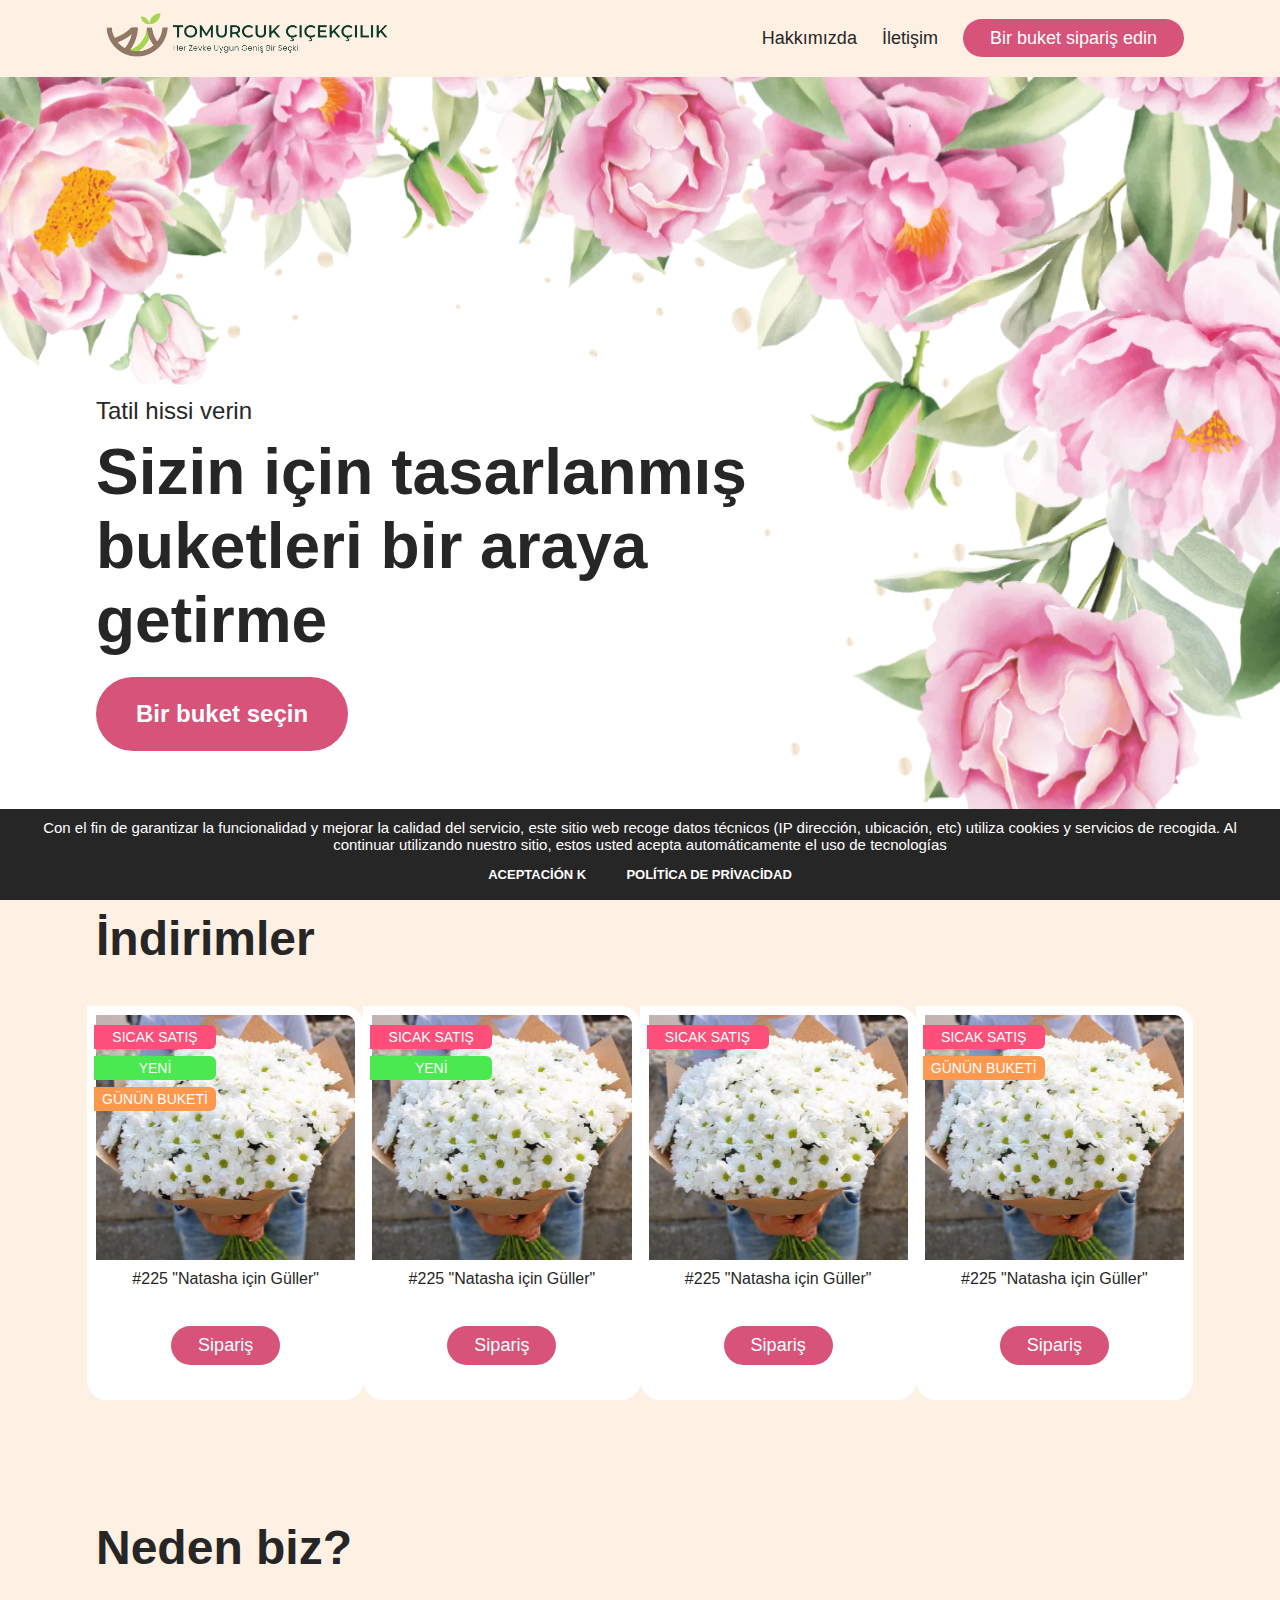
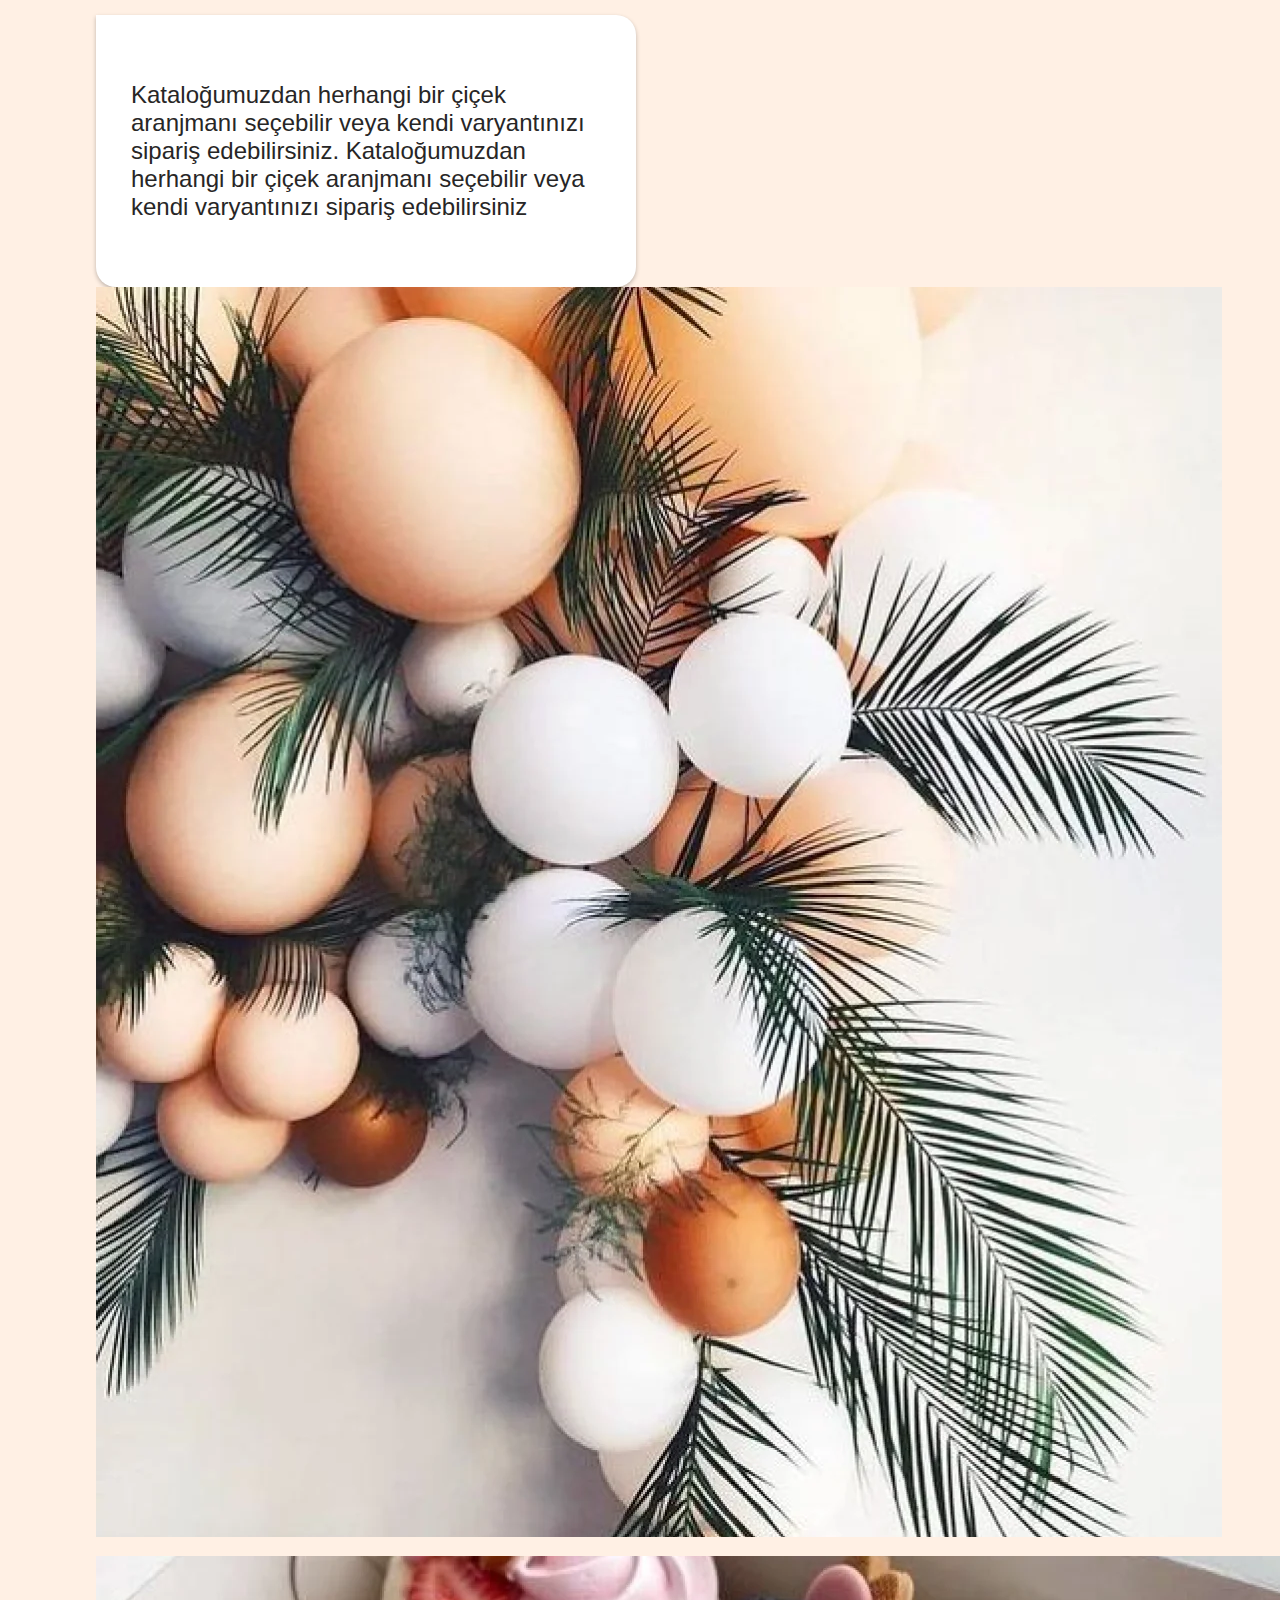
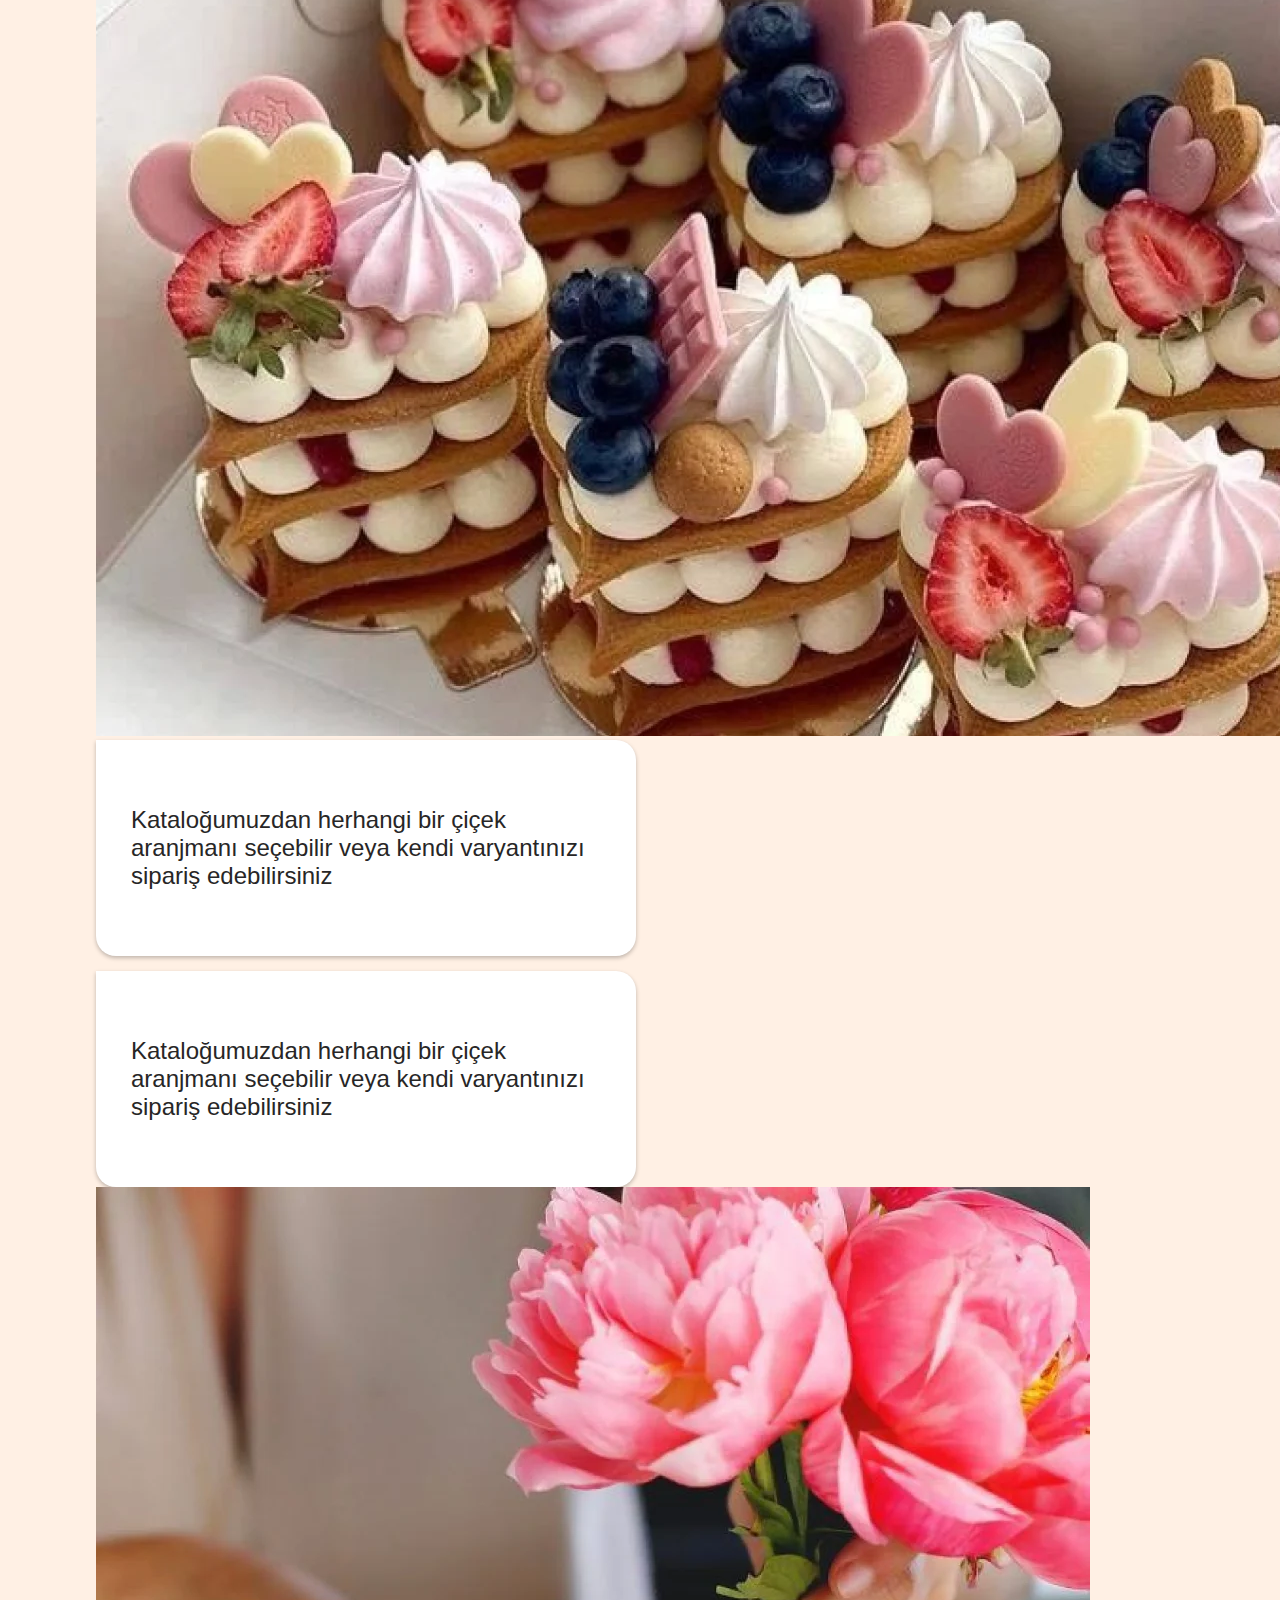
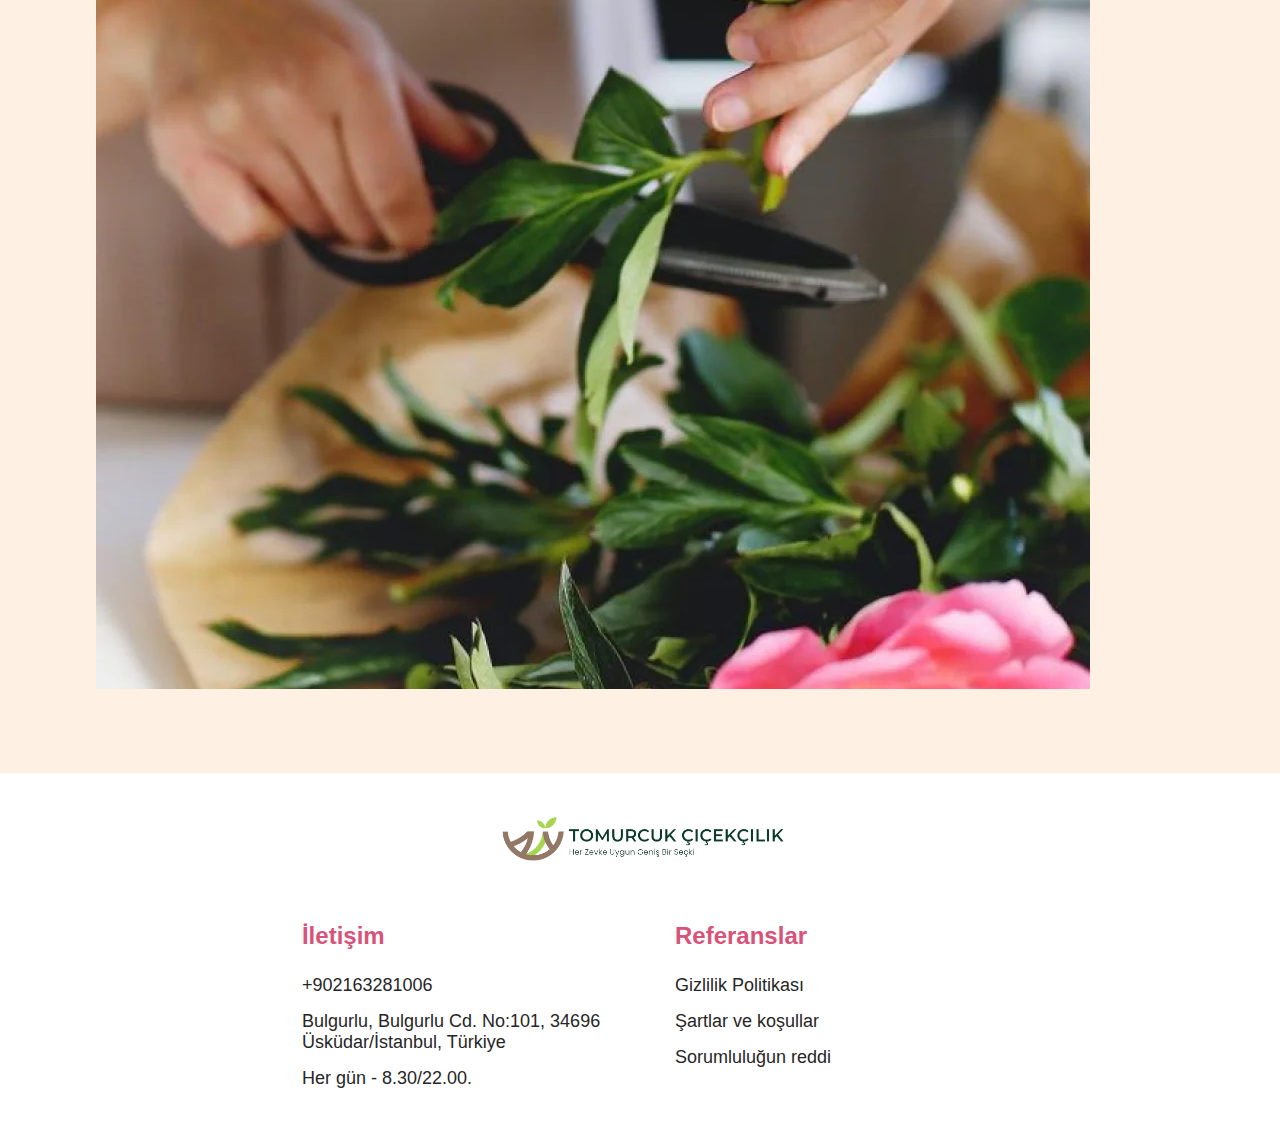
==== commit 4396fbc8: "footer" ====
--- a/index.html
+++ b/index.html
@@ -3,6 +3,7 @@
   <head>
     <link rel="shortcut icon" href="favicon.ico" type="image/x-icon" />
     <link rel="stylesheet" href="style.css" />
+    <link rel="stylesheet" href="footer.css" />
     <meta charset="UTF-8" />
     <meta name="viewport" content="width=device-width, initial-scale=1.0" />
     <title>Tomurcuk Çiçekçilik - Çiçek Siparişi ve Teslimatı</title>
@@ -99,31 +100,61 @@
         <div class="why__wrapper">
           <div class="why__item">
             <p>
-              Kataloğumuzdan herhangi bir çiçek aranjmanı seçebilir veya kendi varyantınızı sipariş edebilirsiniz.
-              Kataloğumuzdan herhangi bir çiçek aranjmanı seçebilir veya kendi varyantınızı sipariş edebilirsiniz
+              Kataloğumuzdan herhangi bir çiçek aranjmanı seçebilir veya kendi varyantınızı sipariş
+              edebilirsiniz. Kataloğumuzdan herhangi bir çiçek aranjmanı seçebilir veya kendi varyantınızı
+              sipariş edebilirsiniz
             </p>
             <img src="content/why-img1.webp" alt="" />
           </div>
           <div class="why__item">
             <img src="content/why-img2.webp" alt="" />
-            <p>Kataloğumuzdan herhangi bir çiçek aranjmanı seçebilir veya kendi varyantınızı sipariş edebilirsiniz</p>
+            <p>
+              Kataloğumuzdan herhangi bir çiçek aranjmanı seçebilir veya kendi varyantınızı sipariş
+              edebilirsiniz
+            </p>
           </div>
           <div class="why__item">
-            <p>Kataloğumuzdan herhangi bir çiçek aranjmanı seçebilir veya kendi varyantınızı sipariş edebilirsiniz</p>
+            <p>
+              Kataloğumuzdan herhangi bir çiçek aranjmanı seçebilir veya kendi varyantınızı sipariş
+              edebilirsiniz
+            </p>
             <img src="content/why-img3.webp" alt="" />
           </div>
         </div>
       </div>
     </section>
     <div class="cookie_notice">
-      Con el fin de garantizar la funcionalidad y mejorar la calidad del servicio, este sitio web recoge datos técnicos
-      (IP dirección, ubicación, etc) utiliza cookies y servicios de recogida. Al continuar utilizando nuestro sitio,
-      estos usted acepta automáticamente el uso de tecnologías
+      Con el fin de garantizar la funcionalidad y mejorar la calidad del servicio, este sitio web recoge datos
+      técnicos (IP dirección, ubicación, etc) utiliza cookies y servicios de recogida. Al continuar utilizando
+      nuestro sitio, estos usted acepta automáticamente el uso de tecnologías
       <div>
         <a class="cookie_btn" id="cookie_close" href="#close"> Aceptación k</a>
         <a class="cookie_btn" href="privacy.html"> Política de privacidad </a>
       </div>
     </div>
+    <section class="footer paddingSection">
+      <div class="container">
+        <div class="footer__wrapper">
+          <a href="/" class="logo">
+            <img src="content/logo.webp" alt="" />
+          </a>
+          <div class="footer__info">
+            <ul>
+              <li>İletişim</li>
+              <li><a href="tel:+902163281006">+902163281006</a></li>
+              <li>Bulgurlu, Bulgurlu Cd. No:101, 34696 Üsküdar/İstanbul, Türkiye</li>
+              <li>Her gün - 8.30/22.00.</li>
+            </ul>
+            <ul>
+              <li>Referanslar</li>
+              <li><a href="privacy.html"> Gizlilik Politikası</a></li>
+              <li><a href="terms.html">Şartlar ve koşullar</a></li>
+              <li><a href="disclaimer.html">Sorumluluğun reddi</a></li>
+            </ul>
+          </div>
+        </div>
+      </div>
+    </section>
   </body>
   <script src="script.js"></script>
 </html>
--- a/footer.css
+++ b/footer.css
@@ -0,0 +1,54 @@
+.footer {
+  background-color: white;
+}
+
+.footer__wrapper {
+  display: flex;
+  flex-direction: column;
+  align-items: center;
+  justify-content: center;
+  gap: 50px;
+}
+
+.footer__info {
+  display: flex;
+  align-items: flex-start;
+  justify-content: center;
+  gap: 70px;
+}
+
+.footer__info > ul {
+  width: 100%;
+  max-width: 450px;
+  display: flex;
+  flex-direction: column;
+  gap: 15px;
+}
+
+.footer__info > ul > li:nth-child(1) {
+  color: var(--red);
+  font-size: 24px;
+  margin-bottom: 10px;
+  font-family: 'LatoBold', sans-serif;
+  font-weight: 700;
+}
+
+.footer__info > ul > li,
+.footer__info > ul > li > a {
+  font-size: 18px;
+  font-weight: 500;
+  font-family: 'LatoRegular', sans-serif;
+}
+
+@media screen and (max-width: 768px) {
+  .footer__info {
+    flex-direction: column;
+    align-items: center;
+    justify-content: center;
+    text-align: center;
+  }
+
+  .footer__info > ul {
+    max-width: 100%;
+  }
+}
